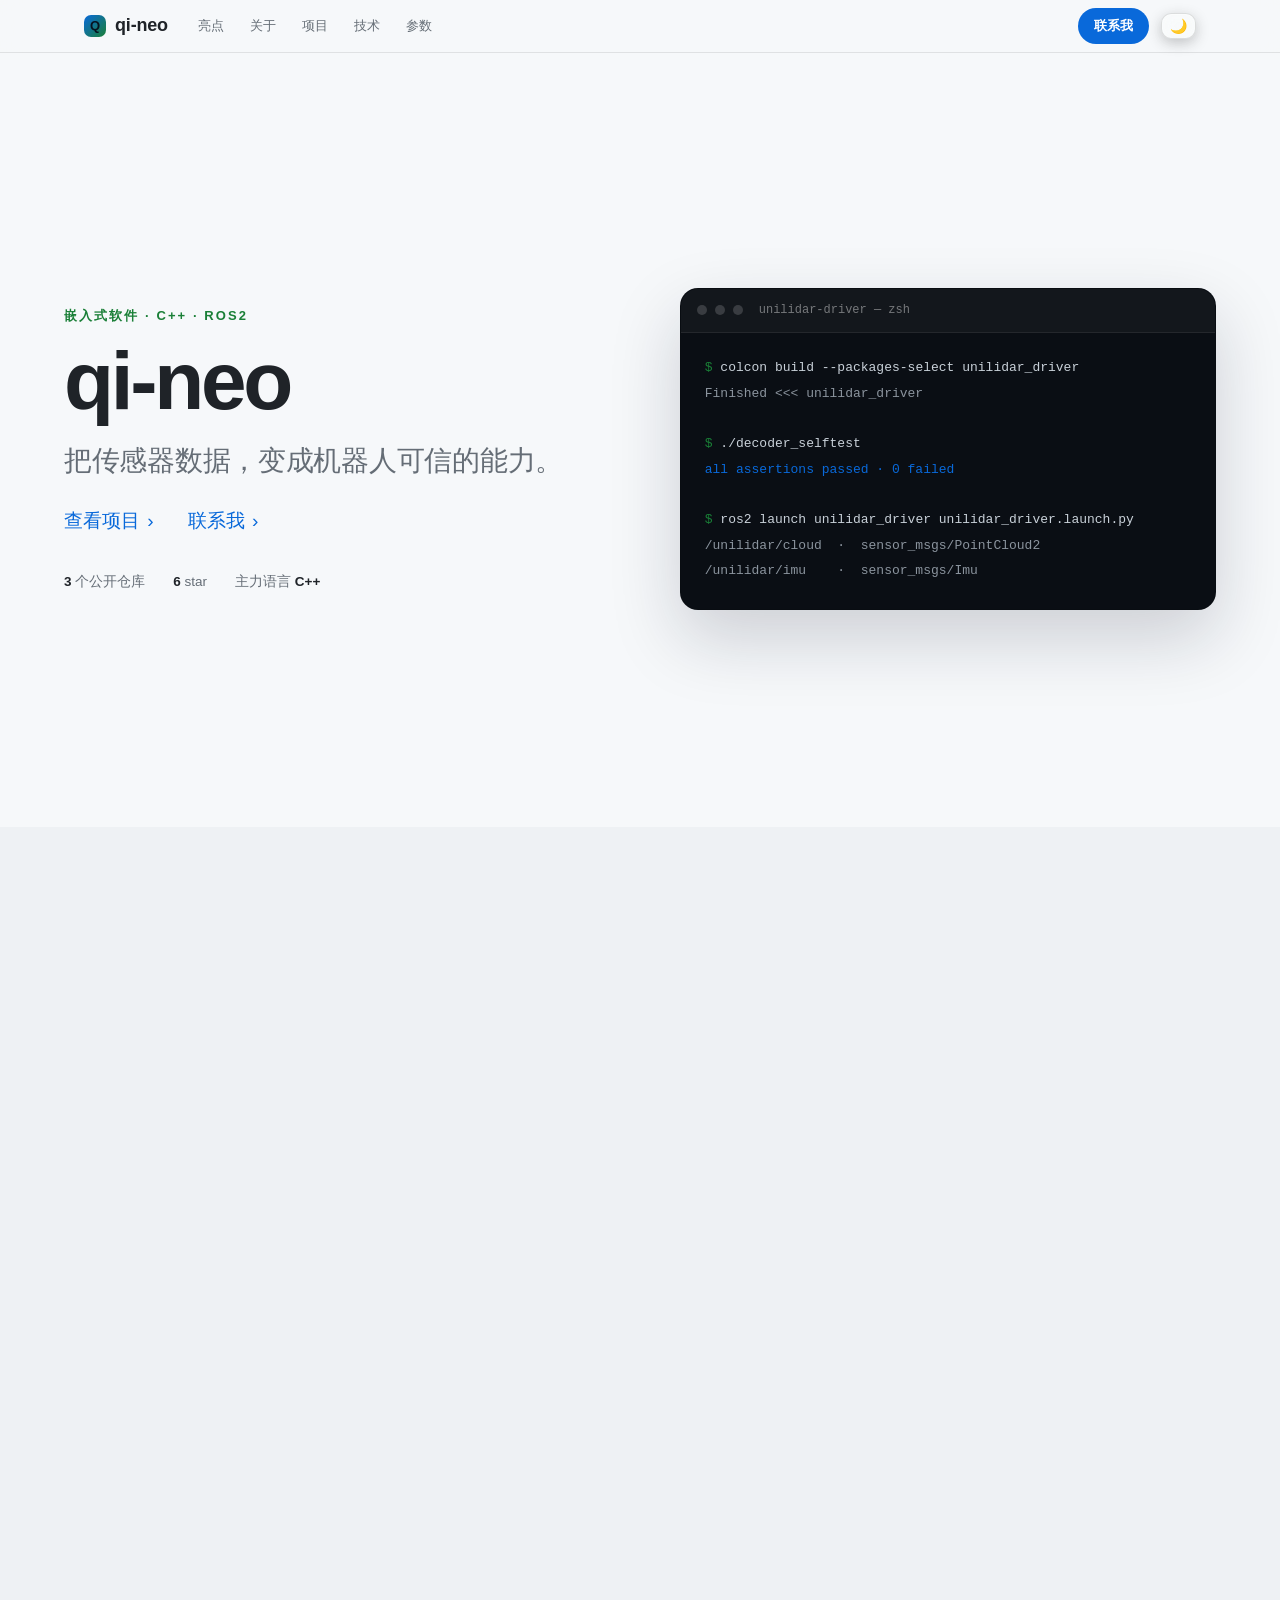
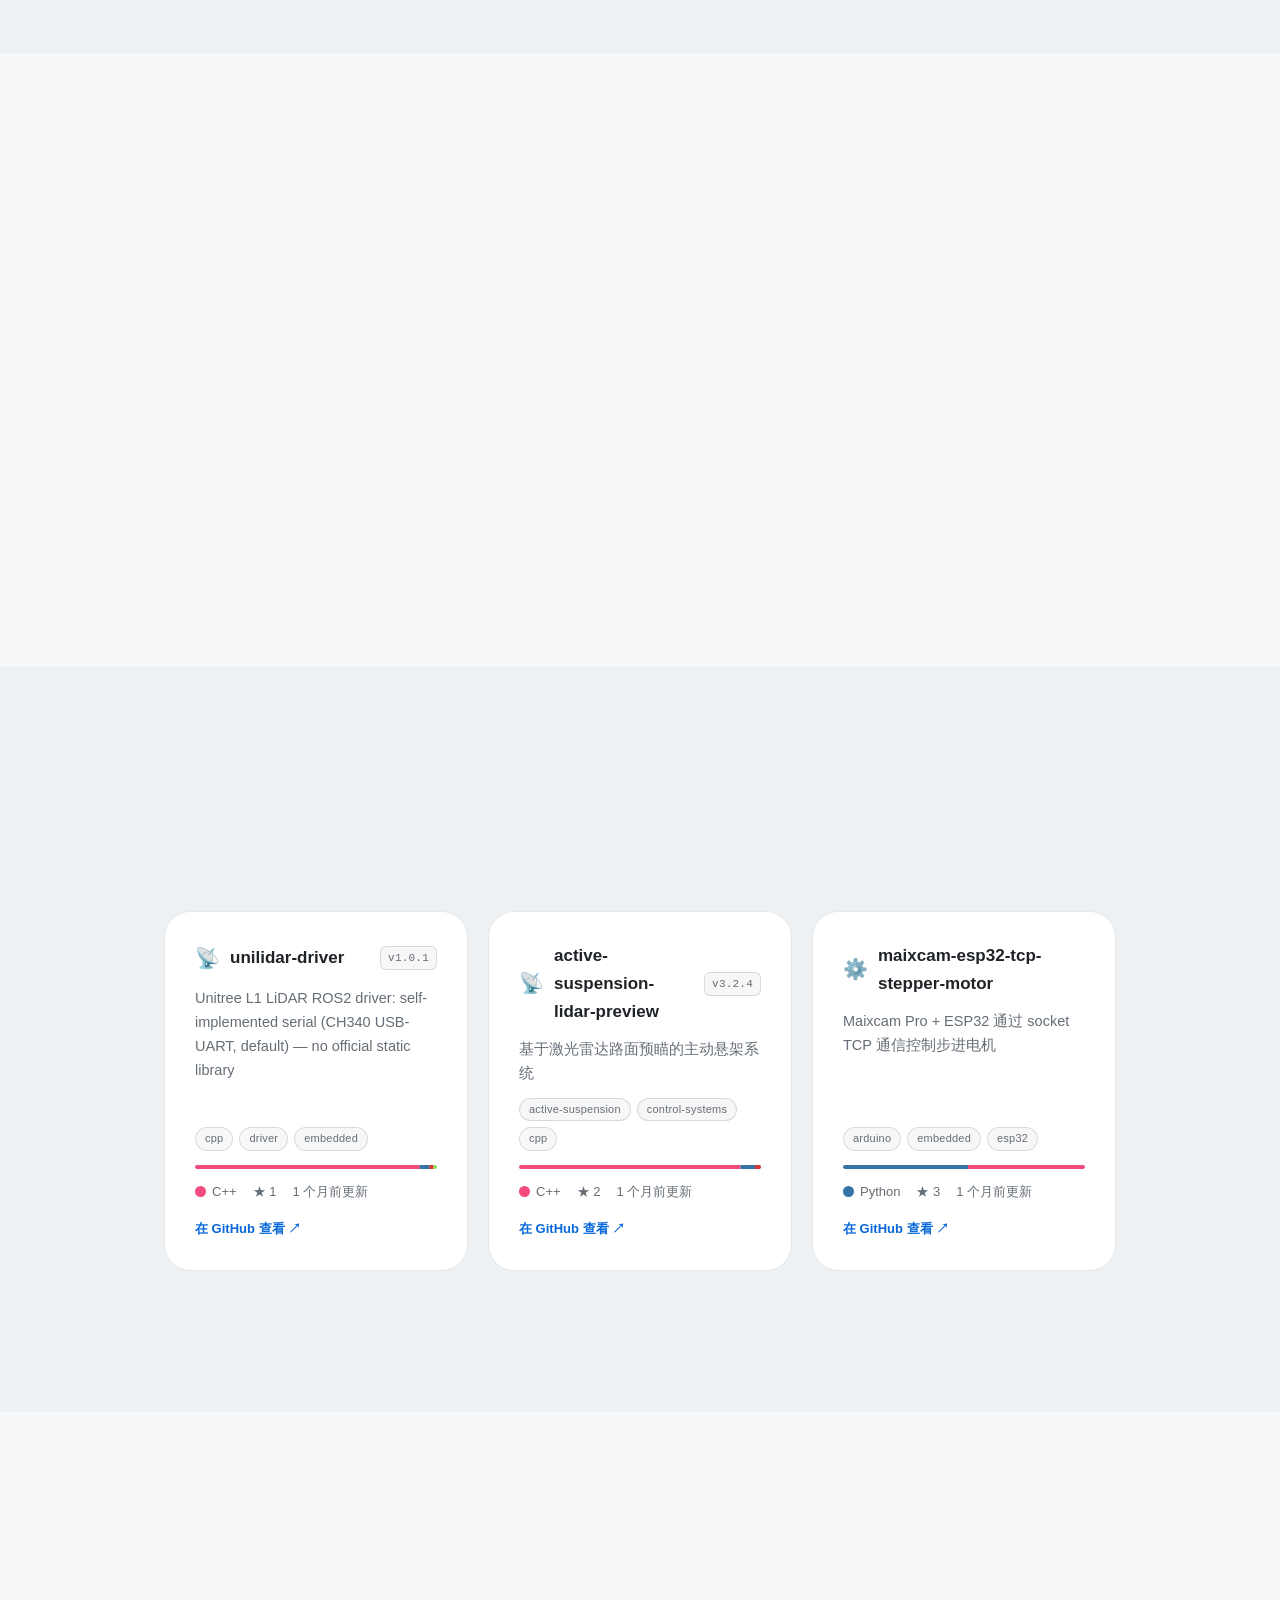
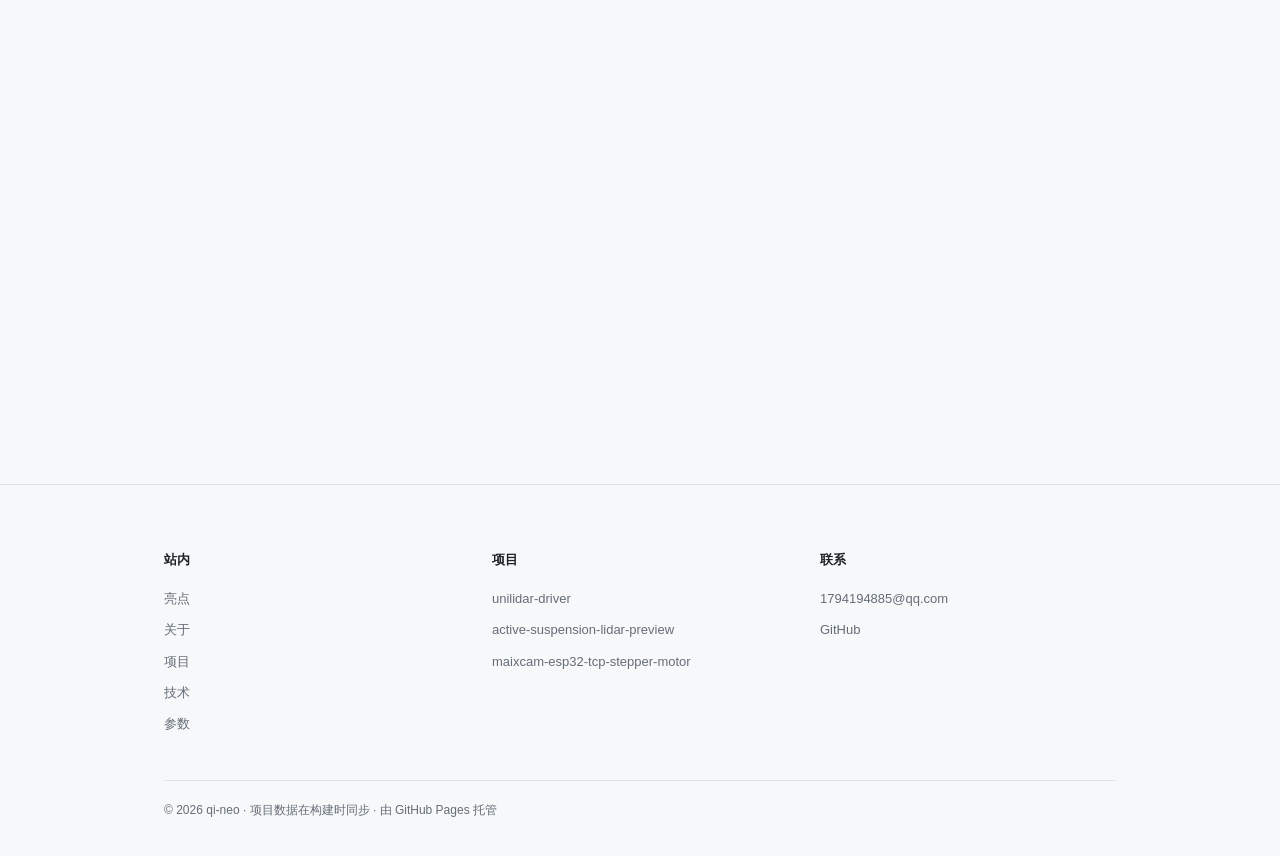
==== index.html @ 270ea098 "fix(P0): 移除与仓库 CI 不一致的 63/135 项断言硬编码" ====
<!DOCTYPE html>
<html lang="zh-CN" data-theme="dark" class="no-js">
<head>
  <meta charset="UTF-8" />
  <meta name="viewport" content="width=device-width, initial-scale=1.0" />

  <!-- 安全策略：无第三方脚本；内联脚本用 sha256 白名单放行（构建脚本自动生成 hash） -->
  <meta http-equiv="Content-Security-Policy" content="default-src 'self'; base-uri 'self'; form-action 'none'; object-src 'none'; script-src 'self' 'sha256-zGc6Hdnm4dCxcXhmq+N/Z4ntZqnSETq8jA7tEyUPyf4=' 'sha256-cf//sC6BXQjlo0ifty4vtFqnFvcjYjM+qZ/bFruzSr8='; style-src 'self'; img-src 'self' data:; connect-src 'self'" />

  <!-- 首屏主题：必须在样式表之前执行，避免浅色系统用户先看到暗色再闪一下 -->
  <script id="theme-init">
  (function () {
    try {
      var root = document.documentElement;
      root.className = root.className.replace(/\bno-js\b/, "").trim();
      var saved = localStorage.getItem("theme");
      var light = window.matchMedia && window.matchMedia("(prefers-color-scheme: light)").matches;
      root.setAttribute("data-theme", saved || (light ? "light" : "dark"));
    } catch (e) {}
  })();
  </script>

  <title>qi-neo · 嵌入式软件 / C++ / ROS2</title>
  <meta name="description" content="qi-neo（王瑛琦）· 嵌入式软件与 C++ / ROS2 学生开发者，专注激光雷达驱动、控制算法与边缘部署。这里收录我的开源项目与作品。" />
  <meta name="author" content="qi-neo" />
  <link rel="canonical" href="https://qi-neo.github.io/" />

  <!-- 社交分享卡片（微信 / X / Slack / Telegram 等） -->
  <meta property="og:type" content="website" />
  <meta property="og:site_name" content="qi-neo" />
  <meta property="og:url" content="https://qi-neo.github.io/" />
  <meta property="og:title" content="qi-neo · 嵌入式软件 / C++ / ROS2" />
  <meta property="og:description" content="激光雷达驱动、主动悬架、边缘部署 —— 来自 qi-neo 的开源项目与作品。" />
  <meta property="og:image" content="https://qi-neo.github.io/assets/og-cover.png" />
  <meta property="og:image:width" content="1200" />
  <meta property="og:image:height" content="630" />
  <meta property="og:image:alt" content="qi-neo 个人主页封面" />
  <meta property="og:locale" content="zh_CN" />
  <meta name="twitter:card" content="summary_large_image" />
  <meta name="twitter:title" content="qi-neo · 嵌入式软件 / C++ / ROS2" />
  <meta name="twitter:description" content="激光雷达驱动、主动悬架、边缘部署 —— 开源项目与作品。" />
  <meta name="twitter:image" content="https://qi-neo.github.io/assets/og-cover.png" />

  <!-- 移动端浏览器配色、图标、PWA -->
  <meta name="theme-color" content="#0d1117" media="(prefers-color-scheme: dark)" />
  <meta name="theme-color" content="#f6f8fa" media="(prefers-color-scheme: light)" />
  <link rel="icon" href="/favicon.ico" sizes="any" />
  <link rel="icon" type="image/png" sizes="32x32" href="/assets/favicon-32.png" />
  <link rel="apple-touch-icon" href="/assets/apple-touch-icon.png" />
  <link rel="manifest" href="/manifest.json" />

  <link rel="stylesheet" href="/assets/style.css?v=fce97f04" />

  <!-- 结构化数据：告诉搜索引擎这是一个人 -->
  <script type="application/ld+json">
  {
    "@context": "https://schema.org",
    "@type": "Person",
    "name": "qi-neo",
    "alternateName": "王瑛琦",
    "url": "https://qi-neo.github.io/",
    "image": "https://qi-neo.github.io/assets/og-cover.png",
    "jobTitle": "嵌入式软件工程师",
    "description": "嵌入式软件与 C++ / ROS2 学生开发者，专注激光雷达驱动、控制算法与边缘部署。",
    "knowsAbout": ["C++", "ROS2", "嵌入式系统", "激光雷达", "边缘计算", "Qt"],
    "sameAs": ["https://github.com/qi-neo"]
  }
  </script>
</head>
<body class="apple-page">
  <a class="skip-link" href="#main">跳到主要内容</a>

  <!-- 吸顶本地导航（对应 Apple 的 localnav） -->
  <header class="localnav" id="localnav">
    <div class="localnav-inner">
      <a class="localnav-title" href="#top">
        <span class="localnav-mark" aria-hidden="true">Q</span>
        <span>qi-neo</span>
      </a>
      <nav class="localnav-links" aria-label="页面导航">
        <a href="#highlights">亮点</a>
        <a href="#about">关于</a>
        <a href="#projects">项目</a>
        <a href="#tech">技术</a>
        <a href="#specs">参数</a>
      </nav>
      <div class="localnav-end">
        <a class="localnav-cta" href="#contact">联系我</a>
        <button id="theme-toggle" class="theme-toggle localnav-theme" type="button"
                aria-label="切换到浅色主题" aria-pressed="true"
                title="切换深色 / 浅色">
          <span class="icon-dark" aria-hidden="true">☀️</span>
          <span class="icon-light" aria-hidden="true">🌙</span>
        </button>
      </div>
    </div>
  </header>

  <main id="main">
    <!-- Hero -->
    <section class="ap-hero" id="top">
      <div class="ap-hero-grid">
        <div class="ap-hero-copy" data-reveal>
          <p class="ap-eyebrow">嵌入式软件 · C++ · ROS2</p>
          <h1 class="ap-title">qi-neo</h1>
          <p class="ap-sub">把传感器数据，变成机器人可信的能力。</p>
          <p class="ap-links">
            <a class="ap-link" href="#projects">查看项目 <span aria-hidden="true">›</span></a>
            <a class="ap-link" href="#contact">联系我 <span aria-hidden="true">›</span></a>
          </p>
          <p class="ap-hero-meta">
            <span><strong data-stat="repos">3</strong> 个公开仓库</span>
            <span><strong data-stat="stars">6</strong> star</span>
            <span>主力语言 <strong data-stat="lang">C++</strong></span>
          </p>
        </div>

        <figure class="term" data-reveal aria-label="unilidar-driver 的构建与自检命令示例">
          <div class="term-bar" aria-hidden="true">
            <span class="term-dot"></span>
            <span class="term-dot"></span>
            <span class="term-dot"></span>
            <span class="term-title">unilidar-driver — zsh</span>
          </div>
          <pre class="term-body"><code><span class="t-prompt">$</span> colcon build --packages-select unilidar_driver
<span class="t-out">Finished &lt;&lt;&lt; unilidar_driver</span>

<span class="t-prompt">$</span> ./decoder_selftest
<span class="t-ok">all assertions passed · 0 failed</span>

<span class="t-prompt">$</span> ros2 launch unilidar_driver unilidar_driver.launch.py
<span class="t-out">/unilidar/cloud  ·  sensor_msgs/PointCloud2</span>
<span class="t-out">/unilidar/imu    ·  sensor_msgs/Imu</span></code></pre>
        </figure>
      </div>
    </section>

    <!-- 先刷重点：横向图库 -->
    <section class="ap-band ap-band--soft" id="highlights" aria-labelledby="h-highlights">
      <div class="ap-wrap">
        <p class="ap-eyebrow" data-reveal>先刷重点</p>
        <h2 class="ap-h2" id="h-highlights" data-reveal>四个值得先看的点</h2>
      </div>

      <div class="gallery" data-carousel data-reveal>
        <div class="carousel gallery-track" role="group" aria-label="重点亮点，可左右滑动">
          <article class="gallery-card">
            <p class="gallery-kicker">开源项目</p>
            <h3>三个方向，同一套 C++ 与 ROS2 底子</h3>
            <p>激光雷达驱动、主动悬架预瞄、MaixCam + ESP32 的 TCP 控制，从传感器到执行器各走一遍。</p>
          </article>
          <article class="gallery-card">
            <p class="gallery-kicker">协议解析</p>
            <h3>不链接官方静态库</h3>
            <p>Unitree L1 的 UDP 报文由驱动自己解：帧尾标识 + CRC32 定界，点云几何还原全部重写。</p>
          </article>
          <article class="gallery-card">
            <p class="gallery-kicker">可验证性</p>
            <h3>离线自检，不接硬件也能跑</h3>
            <p>协议核心与 ROS 解耦，离线自检 + 变异测试；接上真实雷达先用探针确认真实包长。</p>
          </article>
          <article class="gallery-card">
            <p class="gallery-kicker">接口</p>
            <h3>两路标准话题，可直接顶替官方节点</h3>
            <p><code>sensor_msgs/PointCloud2</code> 与 <code>sensor_msgs/Imu</code>，QoS 与 RViz 等常见下游对齐。</p>
          </article>
        </div>

        <div class="gallery-controls">
          <div class="carousel-dots" role="tablist" aria-label="亮点导航"></div>
          <div class="gallery-arrows">
            <button class="carousel-arrow" type="button" data-prev aria-label="上一张">←</button>
            <button class="carousel-arrow" type="button" data-next aria-label="下一张">→</button>
          </div>
        </div>
      </div>
    </section>

    <!-- 关于 -->
    <section class="ap-band" id="about" aria-labelledby="h-about">
      <div class="ap-wrap">
        <p class="ap-eyebrow" data-reveal>关于</p>
        <h2 class="ap-h2" id="h-about" data-reveal>专注控制与嵌入式</h2>
        <div class="ap-copy" data-reveal>
          <p>
            我是一名专注于<strong>控制与嵌入式</strong>方向的学生开发者。日常用 <strong>C++</strong> 写驱动与控制，
            用 <strong>ROS2</strong> 搭机器人系统，也在折腾激光雷达、边缘 AI 部署这类硬核活儿。
          </p>
          <p>
            这个站点收录我的 <a href="https://github.com/qi-neo" target="_blank" rel="noopener">GitHub 开源项目</a>，
            项目列表在构建时自动同步。后续还会逐步补充简历、博客和作品集。
          </p>
        </div>
        <ul class="ap-tags" data-reveal>
          <li>C++</li>
          <li>ROS2</li>
          <li>嵌入式</li>
          <li>激光雷达</li>
          <li>边缘部署</li>
          <li>Qt</li>
        </ul>
      </div>
    </section>

    <!-- 项目 -->
    <section class="ap-band ap-band--soft" id="projects" aria-labelledby="h-projects">
      <div class="ap-wrap">
        <div class="ap-head" data-reveal>
          <div>
            <p class="ap-eyebrow">作品</p>
            <h2 class="ap-h2" id="h-projects">开源项目</h2>
          </div>
          <span id="projects-status" class="ap-status" aria-live="polite" aria-atomic="true">构建时快照 · 共 3 个项目</span>
        </div>

        <div id="projects-grid" class="projects-grid">
          <!-- REPOS:START —— 由 scripts/build.py 自动生成，请勿手改 -->
        <article class="card">
          <div class="card-top">
            <span class="card-icon" aria-hidden="true">📡</span>
            <a class="card-name" href="https://github.com/qi-neo/unilidar-driver" target="_blank" rel="noopener">unilidar-driver</a>
            <span class="card-version">v1.0.1</span>
          </div>
          <p class="card-desc">Unitree L1 LiDAR ROS2 driver: self-implemented serial (CH340 USB-UART, default) — no official static library</p>
          <div class="card-chips"><span class="chip">cpp</span><span class="chip">driver</span><span class="chip">embedded</span></div>
          <svg class="card-langbar" viewBox="0 0 100 4" preserveAspectRatio="none" aria-hidden="true" focusable="false"><rect x="0.00" y="0" width="92.91" height="4" fill="#f34b7d"/><rect x="92.91" y="0" width="3.90" height="4" fill="#3572A5"/><rect x="96.81" y="0" width="1.74" height="4" fill="#DA3434"/><rect x="98.55" y="0" width="1.45" height="4" fill="#89e051"/></svg>
          <div class="card-meta">
            <span class="lang"><span class="lang-dot lang-cpp" aria-hidden="true"></span>C++</span>
            <span class="card-stars">★ 1</span>
            <span>2026-10-28 更新</span>
          </div>
          <div class="card-foot">
            <a class="card-link" href="https://github.com/qi-neo/unilidar-driver" target="_blank" rel="noopener">在 GitHub 查看 ↗</a>
          </div>
        </article>
        <article class="card">
          <div class="card-top">
            <span class="card-icon" aria-hidden="true">📡</span>
            <a class="card-name" href="https://github.com/qi-neo/active-suspension-lidar-preview" target="_blank" rel="noopener">active-suspension-lidar-preview</a>
            <span class="card-version">v3.2.4</span>
          </div>
          <p class="card-desc">基于激光雷达路面预瞄的主动悬架系统</p>
          <div class="card-chips"><span class="chip">active-suspension</span><span class="chip">control-systems</span><span class="chip">cpp</span></div>
          <svg class="card-langbar" viewBox="0 0 100 4" preserveAspectRatio="none" aria-hidden="true" focusable="false"><rect x="0.00" y="0" width="91.56" height="4" fill="#f34b7d"/><rect x="91.56" y="0" width="5.98" height="4" fill="#3572A5"/><rect x="97.54" y="0" width="2.46" height="4" fill="#DA3434"/></svg>
          <div class="card-meta">
            <span class="lang"><span class="lang-dot lang-cpp" aria-hidden="true"></span>C++</span>
            <span class="card-stars">★ 2</span>
            <span>2026-10-26 更新</span>
          </div>
          <div class="card-foot">
            <a class="card-link" href="https://github.com/qi-neo/active-suspension-lidar-preview" target="_blank" rel="noopener">在 GitHub 查看 ↗</a>
          </div>
        </article>
        <article class="card">
          <div class="card-top">
            <span class="card-icon" aria-hidden="true">⚙️</span>
            <a class="card-name" href="https://github.com/qi-neo/maixcam-esp32-tcp-stepper-motor" target="_blank" rel="noopener">maixcam-esp32-tcp-stepper-motor</a>
          </div>
          <p class="card-desc">Maixcam Pro + ESP32 通过 socket TCP 通信控制步进电机</p>
          <div class="card-chips"><span class="chip">arduino</span><span class="chip">embedded</span><span class="chip">esp32</span></div>
          <svg class="card-langbar" viewBox="0 0 100 4" preserveAspectRatio="none" aria-hidden="true" focusable="false"><rect x="0.00" y="0" width="51.65" height="4" fill="#3572A5"/><rect x="51.65" y="0" width="48.35" height="4" fill="#f34b7d"/></svg>
          <div class="card-meta">
            <span class="lang"><span class="lang-dot lang-python" aria-hidden="true"></span>Python</span>
            <span class="card-stars">★ 3</span>
            <span>2026-10-23 更新</span>
          </div>
          <div class="card-foot">
            <a class="card-link" href="https://github.com/qi-neo/maixcam-esp32-tcp-stepper-motor" target="_blank" rel="noopener">在 GitHub 查看 ↗</a>
          </div>
        </article>
          <!-- REPOS:END -->
        </div>
      </div>
    </section>

    <!-- 技术亮点 -->
    <section class="ap-band" id="tech" aria-labelledby="h-tech">
      <div class="ap-wrap">
        <p class="ap-eyebrow" data-reveal>精选项目 · unilidar-driver</p>
        <h2 class="ap-h2" id="h-tech" data-reveal>把字节流变成可信的激光点云</h2>
        <p class="ap-copy ap-copy--lead" data-reveal>
          Unitree L1 激光雷达的 ROS2 驱动：自己解析 UDP 报文，输出标准
          <code>sensor_msgs/PointCloud2</code> 与 <code>Imu</code> 话题，不链接官方静态库。
        </p>

        <div class="stat-strip" data-reveal>
          <div class="stat-cell"><div class="k">协议解析</div><div class="v">自实现</div></div>
          <div class="stat-cell"><div class="k">帧定界</div><div class="v">CRC32</div></div>
          <div class="stat-cell"><div class="k">离线自检</div><div class="v">项数见 CI</div></div>
          <div class="stat-cell"><div class="k">输出话题</div><div class="v">2 路</div></div>
        </div>

        <div class="carousel-wrap" data-carousel data-reveal>
          <div class="carousel" role="group" aria-label="技术难点卡片，可左右滑动">
            <article class="hl-card">
              <span class="hl-num" aria-hidden="true">01</span>
              <h3>官方给的包长不可信，改用「帧尾 + CRC32」定界</h3>
              <p>
                官方协议头文件里的字节数注释和它自己的字段定义对不上：3D 点云注释写 1036 B、按字段实算 1044 B；
                IMU 注释写 156 B、实算 80 B。所以驱动<strong>不拿整包长度当判据</strong>，
                只用帧尾标识加 CRC32 定界——随机数据恰好对齐的概率约 2⁻³²，足够可靠。
              </p>
            </article>

            <article class="hl-card">
              <span class="hl-num" aria-hidden="true">02</span>
              <h3>IMU 四元数顺序官方自相矛盾，做成可配置项</h3>
              <p>
                固件没有公开文档约定 <code>quaternion[4]</code> 的排列，而官方 ROS2 包自身就是矛盾的：
                Imu 消息按 <code>x,y,z,w</code> 填，TF 广播却按 <code>w,x,y,z</code> 填。填错会让姿态整体错乱。
                本驱动做成参数 <code>quaternion_order</code>，静止水平放置时正确顺序下 w 应接近 ±1。
              </p>
            </article>

            <article class="hl-card">
              <span class="hl-num" aria-hidden="true">03</span>
              <h3>协议核心与 ROS 解耦，不接硬件也能验证</h3>
              <p>
                解析逻辑不依赖 ROS，配有离线自检（<code>decoder_selftest</code>，项数以仓库 CI 为准）并做过变异测试；
                另有 <code>udp_probe</code> 探针，接上真实雷达 5 分钟内就能确认真实包长与 CRC 行为。
                CI 跑双编译器 × sanitizer + UDP 回环集成测试。
              </p>
            </article>

            <article class="hl-card">
              <span class="hl-num" aria-hidden="true">04</span>
              <h3>「明明在发却收不到」：QoS 与下游对齐</h3>
              <p>
                ROS2 默认 QoS 与 <code>SensorDataQoS</code> 不兼容时，下游订阅者会静默收不到数据。
                驱动统一使用 <code>SensorDataQoS</code>，与 RViz、点云处理节点等常见下游保持一致。
              </p>
            </article>
          </div>

          <div class="carousel-controls">
            <div class="carousel-dots" role="tablist" aria-label="难点卡片导航"></div>
            <div class="gallery-arrows">
              <button class="carousel-arrow" type="button" data-prev aria-label="上一张">←</button>
              <button class="carousel-arrow" type="button" data-next aria-label="下一张">→</button>
            </div>
          </div>
        </div>
      </div>
    </section>

    <!-- 参数 -->
    <section class="ap-band ap-band--soft" id="specs" aria-labelledby="h-specs">
      <div class="ap-wrap">
        <p class="ap-eyebrow" data-reveal>技术规格</p>
        <h2 class="ap-h2" id="h-specs" data-reveal>unilidar-driver 参数</h2>
        <div class="ap-spec" data-reveal>
          <dl class="spec-list">
            <div class="spec-row"><dt>点云话题</dt><dd><code>/unilidar/cloud</code> · <code>sensor_msgs/PointCloud2</code>（x, y, z, intensity）</dd></div>
            <div class="spec-row"><dt>IMU 话题</dt><dd><code>/unilidar/imu</code> · <code>sensor_msgs/Imu</code></dd></div>
            <div class="spec-row"><dt>帧定界</dt><dd>帧尾标识 + CRC32，不依赖整包长度</dd></div>
            <div class="spec-row"><dt>离线自检</dt><dd>项数以仓库 CI 为准，含变异测试</dd></div>
          </dl>
        </div>
      </div>
    </section>

    <!-- 联系 -->
    <section class="ap-band ap-contact" id="contact" aria-labelledby="h-contact">
      <div class="ap-wrap ap-wrap--center">
        <p class="ap-eyebrow" data-reveal>联系</p>
        <h2 class="ap-h2" id="h-contact" data-reveal>聊聊合作</h2>
        <p class="ap-copy ap-copy--center" data-reveal>
          对激光雷达驱动、ROS2 传感器接入、嵌入式控制方向感兴趣，或者想聊聊合作机会，欢迎直接发邮件。
        </p>
        <a class="ap-mail" href="mailto:1794194885@qq.com" data-reveal>1794194885@qq.com</a>
        <p class="ap-links ap-links--center" data-reveal>
          <a class="ap-link" href="https://github.com/qi-neo" target="_blank" rel="noopener">GitHub <span aria-hidden="true">›</span></a>
          <a class="ap-link" href="https://github.com/qi-neo/unilidar-driver/blob/main/docs/driver-design.md" target="_blank" rel="noopener">驱动设计文档 <span aria-hidden="true">›</span></a>
        </p>
      </div>
    </section>
  </main>

  <footer class="ap-footer">
    <div class="ap-footer-inner">
      <div class="ap-footer-cols">
        <div class="ap-footer-col">
          <h3>站内</h3>
          <a href="#highlights">亮点</a>
          <a href="#about">关于</a>
          <a href="#projects">项目</a>
          <a href="#tech">技术</a>
          <a href="#specs">参数</a>
        </div>
        <div class="ap-footer-col">
          <h3>项目</h3>
          <a href="https://github.com/qi-neo/unilidar-driver" target="_blank" rel="noopener">unilidar-driver</a>
          <a href="https://github.com/qi-neo/active-suspension-lidar-preview" target="_blank" rel="noopener">active-suspension-lidar-preview</a>
          <a href="https://github.com/qi-neo/maixcam-esp32-tcp-stepper-motor" target="_blank" rel="noopener">maixcam-esp32-tcp-stepper-motor</a>
        </div>
        <div class="ap-footer-col">
          <h3>联系</h3>
          <a href="mailto:1794194885@qq.com">1794194885@qq.com</a>
          <a href="https://github.com/qi-neo" target="_blank" rel="noopener">GitHub</a>
        </div>
      </div>
      <p class="ap-footer-legal">© <span id="year">2026</span> qi-neo · 项目数据在构建时同步 · 由 GitHub Pages 托管</p>
    </div>
  </footer>

  <script src="/assets/app.js?v=194438fe" defer></script>
</body>
</html>
---- assets/style.css ----
:root {
  --bg: #0d1117;
  --bg-soft: #161b22;
  --bg-card: rgba(22, 27, 34, 0.55);
  --border: #30363d;
  --text: #e6edf3;
  --text-dim: #9da7b3;
  --accent: #58a6ff;
  --accent-2: #7ee787;
  --shadow: 0 8px 30px rgba(0, 0, 0, 0.4);
  --radius: 16px;
  --maxw: 1080px;
  --gx: 50%;
  --gy: 50%;
  color-scheme: dark;
}

[data-theme="light"] {
  --bg: #f6f8fa;
  --bg-soft: #ffffff;
  --bg-card: rgba(255, 255, 255, 0.55);
  --border: #d8dee4;
  --text: #1f2328;
  --text-dim: #656d76;
  --accent: #0969da;
  --accent-2: #1a7f37;
  --shadow: 0 8px 30px rgba(140, 149, 159, 0.25);
  color-scheme: light;
}

* { box-sizing: border-box; margin: 0; padding: 0; }

html { scroll-behavior: smooth; }

body {
  font-family: -apple-system, BlinkMacSystemFont, "Segoe UI", "PingFang SC",
    "Hiragino Sans GB", "Microsoft YaHei", Roboto, Helvetica, Arial, sans-serif;
  background: radial-gradient(1200px 600px at 80% -10%, rgba(88, 166, 255, 0.12), transparent 60%),
    radial-gradient(900px 500px at -10% 10%, rgba(126, 231, 135, 0.08), transparent 55%),
    var(--bg);
  color: var(--text);
  line-height: 1.65;
  min-height: 100vh;
  overflow-x: hidden;
  transition: background 0.3s ease, color 0.3s ease;
}

a { color: var(--accent); text-decoration: none; }
a:hover { text-decoration: underline; }

/* ---------- 可访问性：键盘焦点与跳转链接 ---------- */
.skip-link {
  position: absolute;
  left: -9999px;
  top: 0;
  z-index: 100;
  padding: 10px 16px;
  border-radius: 0 0 12px 0;
  background: var(--accent);
  color: #fff;
  font-weight: 600;
  font-size: 14px;
}
.skip-link:focus { left: 0; text-decoration: none; }

:focus-visible { outline: 2px solid var(--accent); outline-offset: 3px; border-radius: 8px; }
.skip-link:focus-visible { outline-offset: 2px; }

/* ---------- Nav ---------- */
.nav {
  position: sticky;
  top: 0;
  z-index: 50;
  display: flex;
  align-items: center;
  gap: 16px;
  padding: 14px max(20px, 5vw);
  /* 先给不透明回退色：部分老内核（含旧版微信 WebView）不支持 color-mix，
     没有回退时这条 background 会整条失效，导航栏直接变透明 */
  background: var(--bg);
  background: color-mix(in srgb, var(--bg) 70%, transparent);
  backdrop-filter: blur(16px) saturate(180%);
  -webkit-backdrop-filter: blur(16px) saturate(180%);
  border-bottom: 1px solid var(--border);
  border-bottom: 1px solid color-mix(in srgb, var(--border) 60%, transparent);
}
.brand { display: flex; align-items: center; gap: 10px; font-weight: 700; color: var(--text); }
.brand:hover { text-decoration: none; }
.brand-mark {
  display: grid; place-items: center;
  width: 30px; height: 30px; border-radius: 9px;
  background: linear-gradient(135deg, var(--accent), var(--accent-2));
  color: #fff; font-weight: 800; font-size: 16px;
}
.brand-text { letter-spacing: 0.5px; }
.nav-links { margin-left: auto; display: flex; align-items: center; gap: 22px; font-size: 15px; }
.nav-links a { color: var(--text-dim); }
.nav-links a:hover { color: var(--text); text-decoration: none; }
.theme-toggle {
  cursor: pointer; color: var(--text); border-radius: 10px; padding: 6px 10px; font-size:16px;
  background: var(--bg-soft);
  background: color-mix(in srgb, var(--bg-soft) 30%, transparent);
  backdrop-filter: blur(16px) saturate(180%);
  -webkit-backdrop-filter: blur(16px) saturate(180%);
  border: 1px solid rgba(255, 255, 255, 0.28);
  box-shadow: inset 0 1px 0 rgba(255, 255, 255, 0.45), 0 4px 14px rgba(0, 0, 0, 0.22);
  transition: transform 0.15s ease, border-color 0.2s ease;
}
.theme-toggle:hover {
  transform: translateY(-1px); border-color: rgba(255, 255, 255, 0.55);
  box-shadow: inset 0 1px 0 rgba(255, 255, 255, 0.6),
    0 4px 14px rgba(0, 0, 0, 0.22),
    0 0 24px rgba(255, 255, 255, 0.3);
}
[data-theme="dark"] .icon-light { display: none; }
[data-theme="light"] .icon-dark { display: none; }

/* ---------- Hero ---------- */
.hero { padding: clamp(60px, 12vh, 130px) max(20px, 5vw) 40px; }
.hero-inner { max-width: var(--maxw); margin: 0 auto; }
.hero-eyebrow {
  color: var(--accent-2); font-weight: 600; letter-spacing: 1px;
  text-transform: uppercase; font-size: 13px; margin-bottom: 14px;
}
.hero-name { font-size: clamp(38px, 7vw, 64px); line-height: 1.1; font-weight: 800; }
.hero-tagline { margin-top: 18px; color: var(--text-dim); font-size: clamp(16px, 2.2vw, 20px); }
.hero-actions { margin-top: 30px; display: flex; gap: 14px; flex-wrap: wrap; }
.btn {
  position: relative; overflow: hidden;
  display: inline-block; padding: 12px 22px; border-radius: 14px;
  font-weight: 600; font-size: 15px; color: var(--text); cursor: pointer;
  background: var(--bg-soft);
  background: color-mix(in srgb, var(--bg-soft) 30%, transparent);
  backdrop-filter: blur(18px) saturate(180%);
  -webkit-backdrop-filter: blur(18px) saturate(180%);
  border: 1px solid rgba(255, 255, 255, 0.28);
  box-shadow: 0 6px 20px rgba(0, 0, 0, 0.25),
    inset 0 1px 0 rgba(255, 255, 255, 0.5),
    inset 0 -1px 0 rgba(255,255,255, 0.06);
  transition: transform 0.15s ease, box-shadow 0.2s ease, border-color 0.2s ease;
}
.btn::before {
  content: ""; position: absolute; inset: 0; border-radius: inherit;
  background: linear-gradient(180deg, rgba(255, 255, 255, 0.35), rgba(255, 255, 255, 0.04) 45%, transparent 62%);
  pointer-events: none;
}
.btn:hover {
  text-decoration: none; transform: translateY(-2px); border-color: rgba(255, 255, 255, 0.55);
  box-shadow: 0 10px 30px rgba(0, 0, 0, 0.3),
    inset 0 1px 0 rgba(255, 255, 255, 0.6),
    inset 0 -1px 0 rgba(255, 255, 255, 0.06),
    0 0 26px rgba(255, 255, 255, 0.3);
}
.btn-primary {
  background: linear-gradient(135deg, rgba(88, 166, 255, 0.42), rgba(126, 231, 135, 0.28));
  color: #fff;
}
.btn-ghost { color: var(--text); }
.hero-stats {
  margin-top: 46px; list-style: none; display: flex; gap: 38px; flex-wrap: wrap;
}
.hero-stats li { display: flex; flex-direction: column; }
.hero-stats strong { font-size: 30px; font-weight: 800; color: var(--text); }
.hero-stats span { color: var(--text-dim); font-size: 13px; }

/* ---------- Sections ---------- */
.section { max-width: var(--maxw); margin: 0 auto; padding: 50px max(20px, 5vw); }
.section-title { font-size: 26px; font-weight: 700; margin-bottom: 22px; position: relative; padding-left: 14px; }
.section-title::before {
  content: ""; position: absolute; left: 0; top: 4px; bottom: 4px; width: 4px;
  border-radius: 4px; background: linear-gradient(var(--accent), var(--accent-2));
}
.section-head { display: flex; align-items: baseline; justify-content: space-between; gap: 12px; flex-wrap: wrap; }
.projects-status { color: var(--text-dim); font-size: 13px; }

/* ---------- 跟随鼠标的光感（「关于我」卡片 + 项目卡片共用） ----------
   --mx / --my 是鼠标在卡片内的坐标，--glow 是 0~1 的强度（都由 app.js 写入）。
   内层柔光做成 background-image，避免伪元素盖住文字；
   边框聚光用 ::before + mask，只让最外 2px 显影。 */
.about-card,
.card {
  position: relative;
  --mx: 50%;
  --my: 50%;
  --glow: 0;
  background-color: var(--bg-card);
  background-image: radial-gradient(
    320px circle at var(--mx) var(--my),
    rgb(88 166 255 / calc(0.34 * var(--glow))),
    rgb(126 231 135 / calc(0.14 * var(--glow))) 46%,
    transparent 74%
  );
}

.about-card {
  border: 1px solid var(--border); border-radius: var(--radius);
  padding: 28px; backdrop-filter: blur(18px) saturate(160%);
  -webkit-backdrop-filter: blur(18px) saturate(160%);
  box-shadow: var(--shadow),
    0 0 calc(36px * var(--glow)) rgb(255 255 255 / calc(0.36 * var(--glow))),
    inset 0 1px 0 rgb(255 255 255 / calc(0.06 + 0.12 * var(--glow)));
  transition: border-color 0.25s ease, box-shadow 0.3s ease;
}
.about-card:hover { border-color: rgba(255, 255, 255, 0.34); }
.about-card p { color: var(--text-dim); margin-bottom: 14px; }
.about-card strong { color: var(--text); }
.tags { display: flex; flex-wrap: wrap; gap: 10px; margin-top: 18px; }
.tag {
  font-size: 13px; padding: 6px 13px; border-radius: 999px;
  border: 1px solid var(--border); color: var(--text-dim); background: var(--bg-soft);
}

/* ---------- Projects ---------- */
.projects-grid {
  display: grid; gap: 20px;
  grid-template-columns: repeat(auto-fill, minmax(300px, 1fr));
}
.card {
  display: flex; flex-direction: column; gap: 12px;
  border: 1px solid var(--border); border-radius: var(--radius);
  padding: 22px; backdrop-filter: blur(16px) saturate(170%);
  -webkit-backdrop-filter: blur(16px) saturate(170%);
  box-shadow: var(--shadow),
    inset 0 1px 0 rgba(255, 255, 255, 0.08),
    0 0 calc(36px * var(--glow)) rgb(255 255 255 / calc(0.40 * var(--glow)));
  transition: transform 0.18s ease, border-color 0.2s ease, box-shadow 0.3s ease;
}
/* 卡片边缘聚光（鼠标靠近卡片边缘被照亮） */
.about-card::before,
.card::before {
  content: "";
  position: absolute;
  inset: 0;
  border-radius: inherit;
  padding: 2px;
  background: radial-gradient(
    260px circle at var(--mx) var(--my),
    rgba(255, 255, 255, 1) 0%,
    rgba(255, 255, 255, 0.78) 40%,
    rgba(255, 255, 255, 0.22) 64%,
    transparent 78%
  );
  -webkit-mask: linear-gradient(#000 0 0) content-box, linear-gradient(#000 0 0);
  -webkit-mask-composite: xor;
  mask: linear-gradient(#000 0 0) content-box, linear-gradient(#000 0 0);
  mask-composite: exclude;
  opacity: var(--glow);
  transition: opacity 0.28s ease;
  pointer-events: none;
}
.card:hover { transform: translateY(-4px); }
.card-top { display: flex; align-items: center; gap: 10px; }
.card-icon { font-size: 20px; }
.card-name { font-size: 17px; font-weight: 700; color: var(--text); word-break: break-word; }
.card:hover .card-name { color: var(--accent); }
.card-desc { color: var(--text-dim); font-size: 14.5px; flex: 1; min-height: 44px; }
.card-meta { display: flex; align-items: center; gap: 16px; font-size: 13px; color: var(--text-dim); flex-wrap: wrap; }
.card-meta .lang { display: inline-flex; align-items: center; gap: 6px; }
.lang-dot { width: 11px; height: 11px; border-radius: 50%; display: inline-block; background: var(--text-dim); }
.card-foot { display: flex; align-items: center; justify-content: space-between; margin-top: 4px; }
.card-link { font-size: 13px; font-weight: 600; }

/* 语言圆点配色：静态卡片不能用内联 style（CSP 限制），统一走 class */
.lang-dot.lang-cpp { background: #f34b7d; }
.lang-dot.lang-c { background: #555555; }
.lang-dot.lang-csharp { background: #178600; }
.lang-dot.lang-python { background: #3572A5; }
.lang-dot.lang-js { background: #f1e05a; }
.lang-dot.lang-ts { background: #3178c6; }
.lang-dot.lang-shell { background: #89e051; }
.lang-dot.lang-cmake { background: #DA3434; }
.lang-dot.lang-html { background: #e34c26; }
.lang-dot.lang-rust { background: #dea584; }
.lang-dot.lang-go { background: #00ADD8; }
.lang-dot.lang-other { background: var(--text-dim); }

/* ---------- 苹果风格悬浮底边栏（Dock） ---------- */
.dock {
  position: fixed;
  left: 50%;
  bottom: 24px;
  transform: translateX(-50%);
  display: flex;
  align-items: flex-end;
  gap: 6px;
  padding: 10px 14px;
  background: var(--bg-soft);
  background: color-mix(in srgb, var(--bg-soft) 55%, transparent);
  backdrop-filter: blur(24px) saturate(200%);
  -webkit-backdrop-filter: blur(24px) saturate(200%);
  border: 1px solid var(--border);
  border: 1px solid color-mix(in srgb, var(--border) 70%, transparent);
  border-radius: 24px;
  box-shadow: 0 12px 40px rgba(0, 0, 0, 0.45),
    inset 0 1px 0 rgba(255, 255, 255, 0.15);
  z-index: 60;
  user-select: none;
  touch-action: none;
  will-change: transform;
}
.dock-item {
  position: relative;
  width: 48px;
  height: 48px;
  display: grid;
  place-items: center;
  font-size: 23px;
  border-radius: 15px;
  color: var(--text);
  text-decoration: none;
  transform-origin: bottom center;
  background: var(--bg-soft);
  background: color-mix(in srgb, var(--bg-soft) 25%, transparent);
  backdrop-filter: blur(14px) saturate(180%);
  -webkit-backdrop-filter: blur(14px) saturate(180%);
  border: 1px solid rgba(255, 255, 255, 0.22);
  box-shadow: inset 0 1px 0 rgba(255, 255, 255, 0.4), 0 3px 12px rgba(0, 0, 0, 0.2);
  transition: transform 0.16s ease, background 0.2s ease, border-color 0.2s ease, box-shadow 0.2s ease;
}
.dock-item::before {
  content: ""; position: absolute; inset: 0; border-radius: inherit;
  background: linear-gradient(180deg, rgba(255, 255, 255, 0.3), rgba(255, 255, 255, 0.03) 50%, transparent 64%);
  pointer-events: none;
}
.dock-item:hover {
  background: rgba(255, 255, 255, 0.16); border-color: rgba(255, 255, 255, 0.55);
  text-decoration: none;
  box-shadow: inset 0 1px 0 rgba(255, 255, 255, 0.5),
    0 3px 12px rgba(0, 0, 0, 0.2),
    0 0 22px rgba(255, 255, 255, 0.32);
}
.dock-item::after {
  content: attr(data-tip);
  position: absolute;
  top: -36px;
  left: 50%;
  transform: translateX(-50%) scale(0.8);
  background: var(--bg-soft);
  color: var(--text);
  font-size: 12px;
  padding: 4px 10px;
  border-radius: 9px;
  border: 1px solid var(--border);
  white-space: nowrap;
  opacity: 0;
  pointer-events: none;
  transition: opacity 0.2s ease, transform 0.2s ease;
}
.dock-item:hover::after { opacity: 1; transform: translateX(-50%) scale(1); }

/* ---------- Footer ---------- */
.footer {
  max-width: var(--maxw); margin: 60px auto 110px; padding: 30px max(20px, 5vw) 50px;
  border-top: 1px solid var(--border); color: var(--text-dim); font-size: 14px; text-align: center;
}
.footer-sub { font-size: 12px; opacity: 0.75; margin-top: 6px; }

/* ---------- 移动端 ---------- */
@media (max-width: 560px) {
  .nav-links { gap: 14px; font-size: 14px; }
  .hero-stats { gap: 24px; }
  .dock { bottom: 16px; padding: 8px 10px; gap: 4px; }
  .dock-item { width: 42px; height: 42px; font-size: 20px; }

  /* 移动端 GPU 预算有限：关掉毛玻璃，改用不透明底色，滚动会明显更顺 */
  .nav, .dock, .dock-item, .theme-toggle, .btn, .about-card, .card {
    backdrop-filter: none;
    -webkit-backdrop-filter: none;
  }
  .nav { background: var(--bg); }
  .dock { background: var(--bg-soft); }
  .dock-item { background: var(--bg-soft); }
  .theme-toggle, .btn, .about-card, .card { background: var(--bg-soft); }
}

/* ---------- 尊重系统的「减少动态效果」 ---------- */
@media (prefers-reduced-motion: reduce) {
  html { scroll-behavior: auto; }
  * { transition: none !important; animation: none !important; }
  .card:hover { transform: none; }
  .btn:hover { transform: none; }
  .theme-toggle:hover { transform: none; }
}

/* ---------- 浅色主题细节修正 ----------
   原样式大量使用 rgba(255,255,255,...) 描边和高光，那是为深色底设计的；
   放在浅色底上会「隐形」，主按钮的白字也会因为浅色渐变而对比度不足。 */
[data-theme="light"] .btn,
[data-theme="light"] .theme-toggle,
[data-theme="light"] .dock-item { border-color: rgba(0, 0, 0, 0.12); }

[data-theme="light"] .btn:hover,
[data-theme="light"] .theme-toggle:hover { border-color: rgba(0, 0, 0, 0.28); }

[data-theme="light"] .dock-item:hover {
  border-color: rgba(0, 0, 0, 0.24);
  background: rgba(0, 0, 0, 0.06);
}

[data-theme="light"] .about-card:hover {
  border-color: rgba(0, 0, 0, 0.22);
  box-shadow: var(--shadow), 0 0 26px rgba(0, 0, 0, 0.08);
}

/* 光感：白底上白光看不见，换成蓝色系 */
[data-theme="light"] .about-card,
[data-theme="light"] .card {
  background-image: radial-gradient(
    260px circle at var(--mx) var(--my),
    rgb(9 105 218 / calc(0.18 * var(--glow))),
    rgb(26 127 55 / calc(0.09 * var(--glow))) 45%,
    transparent 72%
  );
  box-shadow: var(--shadow),
    0 0 calc(36px * var(--glow)) rgb(9 105 218 / calc(0.26 * var(--glow)));
}

[data-theme="light"] .about-card::before,
[data-theme="light"] .card::before {
  background: radial-gradient(
    200px circle at var(--mx) var(--my),
    rgba(9, 105, 218, 0.9) 0%,
    rgba(9, 105, 218, 0.5) 38%,
    rgba(9, 105, 218, 0.12) 60%,
    transparent 74%
  );
}

/* 主按钮：白底上用实色渐变，保证白字对比度（WCAG AA） */
[data-theme="light"] .btn-primary {
  background: linear-gradient(135deg, #0969da, #1a7f37);
  border-color: rgba(0, 0, 0, 0.08);
  color: #fff;
}

[data-theme="light"] .btn-primary:hover { border-color: rgba(0, 0, 0, 0.2); }

[data-theme="light"] .dock {
  box-shadow: 0 12px 40px rgba(140, 149, 159, 0.35),
    inset 0 1px 0 rgba(255, 255, 255, 0.9);
}


/* ---------- 卡片增强：版本号 / topics / 语言占比条 ---------- */
.card-top { align-items: center; }
.card-top .card-name { flex: 1; min-width: 0; }
.card-version {
  flex: none;
  font-family: ui-monospace, SFMono-Regular, "SF Mono", Menlo, Consolas, monospace;
  font-size: 11px;
  letter-spacing: 0.02em;
  color: var(--text-dim);
  border: 1px solid var(--border);
  border-radius: 6px;
  padding: 2px 7px;
  background: rgba(255, 255, 255, 0.04);
}
.card-chips { display: flex; flex-wrap: wrap; gap: 6px; }
.chip {
  font-size: 11px;
  line-height: 1.6;
  letter-spacing: 0.02em;
  color: var(--text-dim);
  border: 1px solid var(--border);
  border-radius: 999px;
  padding: 2px 9px;
  background: rgba(255, 255, 255, 0.03);
  white-space: nowrap;
}
.card-langbar {
  display: block;
  width: 100%;
  height: 4px;
  margin-top: 2px;
  border-radius: 999px;
  overflow: hidden;
}
.card-link-strong { font-weight: 600; }

/* ---------- 项目详情页 ---------- */
.page { max-width: var(--maxw); margin: 0 auto; padding: 0 max(20px, 5vw) 0; }
.crumbs { display: flex; align-items: center; gap: 8px; font-size: 13px; color: var(--text-dim); margin: 26px 0 34px; }
.crumbs a { color: var(--text-dim); }
.crumbs a:hover { color: var(--text); text-decoration: none; }
.crumbs .sep { opacity: 0.45; }

.detail-eyebrow { color: var(--accent-2); font-size: 13px; font-weight: 600; letter-spacing: 1px; text-transform: uppercase; margin-bottom: 12px; }
.detail-title { font-size: clamp(30px, 5vw, 46px); line-height: 1.15; font-weight: 800; letter-spacing: -0.01em; }
.detail-lead { margin-top: 16px; max-width: 64ch; font-size: clamp(15.5px, 1.6vw, 18px); color: var(--text-dim); line-height: 1.8; }
.detail-lead code {
  font-family: ui-monospace, SFMono-Regular, Menlo, monospace;
  font-size: 0.9em; color: var(--text);
  background: rgba(255, 255, 255, 0.06);
  border: 1px solid var(--border); border-radius: 5px; padding: 1px 5px;
}
.detail-meta { display: flex; flex-wrap: wrap; gap: 8px; margin-top: 22px; }
.detail-actions { display: flex; flex-wrap: wrap; gap: 12px; margin-top: 26px; }

.stat-strip {
  display: grid; grid-template-columns: repeat(auto-fit, minmax(130px, 1fr));
  gap: 1px; margin-top: 42px;
  background: var(--border); border: 1px solid var(--border);
  border-radius: var(--radius); overflow: hidden;
}
.stat-cell { background: var(--bg-soft); padding: 18px 20px; }
.stat-cell .k { font-size: 12px; color: var(--text-dim); letter-spacing: 0.04em; }
.stat-cell .v { margin-top: 6px; font-size: 19px; font-weight: 700; color: var(--text); }

.detail-section { margin-top: 62px; }
.prose { max-width: 68ch; color: var(--text-dim); font-size: 15.5px; line-height: 1.85; }
.prose p + p { margin-top: 14px; }
.prose strong { color: var(--text); }
.prose code {
  font-family: ui-monospace, SFMono-Regular, Menlo, monospace;
  font-size: 0.9em; color: var(--text);
  background: rgba(255, 255, 255, 0.06);
  border: 1px solid var(--border); border-radius: 5px; padding: 1px 5px;
}
.prose ul { margin: 12px 0 0 18px; }
.prose li { margin: 6px 0; }

.diagram {
  margin: 20px 0 0; padding: 24px;
  border: 1px solid var(--border); border-radius: var(--radius);
  background:
    radial-gradient(620px 220px at 15% 0%, rgba(88, 166, 255, 0.10), transparent 70%),
    var(--bg-soft);
  overflow-x: auto;
}
.diagram svg { display: block; width: 100%; min-width: 620px; height: auto; }
.diagram figcaption { margin-top: 14px; font-size: 12.5px; color: var(--text-dim); }

.highlights { display: grid; gap: 14px; margin-top: 20px; }
.hl {
  display: grid; grid-template-columns: 44px 1fr; gap: 18px;
  padding: 22px 24px;
  border: 1px solid var(--border); border-radius: var(--radius);
  background: var(--bg-card);
  transition: border-color 0.25s ease;
}
.hl:hover { border-color: rgba(255, 255, 255, 0.24); }
.hl-num { font-family: ui-monospace, Menlo, monospace; font-size: 13px; letter-spacing: 0.06em; color: var(--accent); padding-top: 3px; }
.hl h3 { font-size: 16px; font-weight: 700; color: var(--text); margin-bottom: 8px; }
.hl p { font-size: 14.5px; color: var(--text-dim); line-height: 1.8; }
.hl code {
  font-family: ui-monospace, Menlo, monospace; font-size: 0.9em; color: var(--text);
  background: rgba(255, 255, 255, 0.06); border: 1px solid var(--border);
  border-radius: 5px; padding: 1px 5px;
}

.spec-wrap { margin-top: 20px; border: 1px solid var(--border); border-radius: var(--radius); overflow: hidden; }
.spec { width: 100%; border-collapse: collapse; font-size: 14px; }
.spec th, .spec td { padding: 12px 18px; text-align: left; border-bottom: 1px solid var(--border); vertical-align: top; }
.spec tr:last-child th, .spec tr:last-child td { border-bottom: 0; }
.spec th { width: 32%; color: var(--text-dim); font-weight: 500; background: var(--bg-soft); }
.spec td { color: var(--text); }
.spec code {
  font-family: ui-monospace, SFMono-Regular, Menlo, monospace;
  font-size: 0.92em; color: var(--text);
  background: rgba(255, 255, 255, 0.06);
  border: 1px solid var(--border); border-radius: 5px; padding: 1px 5px;
}
.spec .todo { color: var(--text-dim); }
.spec .todo::after { content: "（待补充）"; font-size: 12px; opacity: 0.8; }

.media-grid { display: grid; grid-template-columns: repeat(auto-fit, minmax(230px, 1fr)); gap: 16px; margin-top: 20px; }
.media-slot {
  aspect-ratio: 16 / 9;
  display: flex; flex-direction: column;
  align-items: center; justify-content: center; gap: 6px;
  text-align: center;
  padding: 16px;
  border: 1px dashed var(--border);
  border-radius: var(--radius);
  background: var(--bg-soft);
  color: var(--text-dim);
  font-size: 13px;
  line-height: 1.7;
  transition: border-color 0.25s ease, background 0.25s ease;
}
.media-slot:hover { border-color: var(--accent); background: var(--bg-card); }
.media-slot .hint { display: block; margin-top: 6px; font-size: 12px; opacity: 0.7; }
.media-slot--wide { grid-column: span 2; }

.contact {
  margin-top: 20px; padding: 28px;
  border: 1px solid var(--border); border-radius: var(--radius);
  background:
    radial-gradient(520px 200px at 85% 0%, rgba(126, 231, 135, 0.10), transparent 70%),
    var(--bg-card);
  display: flex; flex-wrap: wrap; gap: 20px;
  align-items: center; justify-content: space-between;
}
.contact p { color: var(--text-dim); font-size: 14px; max-width: 44ch; line-height: 1.8; }
.contact-mail {
  font-family: ui-monospace, Menlo, monospace;
  font-size: clamp(15px, 1.9vw, 19px);
  font-weight: 700; color: var(--accent); word-break: break-all;
}
.contact-mail:hover { color: var(--accent-2); text-decoration: none; }

.page-nav { display: flex; flex-wrap: wrap; gap: 12px; margin-top: 44px; }

@media (max-width: 640px) {
  .hl { grid-template-columns: 1fr; gap: 10px; }
  .hl-num { padding-top: 0; }
  .media-slot--wide { grid-column: span 1; }
  .detail-section { margin-top: 48px; }
}

/* 浅色主题下这些「深色专用的白色底纹」需要反过来 */
[data-theme="light"] .chip,
[data-theme="light"] .card-version { background: rgba(0, 0, 0, 0.03); border-color: rgba(0, 0, 0, 0.12); }
[data-theme="light"] .hl:hover { border-color: rgba(0, 0, 0, 0.2); }
[data-theme="light"] .prose code,
[data-theme="light"] .detail-lead code,
[data-theme="light"] .hl code { background: rgba(0, 0, 0, 0.05); }
[data-theme="light"] .media-slot { background: var(--bg-soft); }
[data-theme="light"] .contact { background: radial-gradient(520px 200px at 85% 0%, rgba(26, 127, 55, 0.08), transparent 70%), var(--bg-soft); }

/* ---------- 详情页辅助 ---------- */
.sr-only {
  position: absolute; width: 1px; height: 1px; padding: 0; margin: -1px;
  overflow: hidden; clip: rect(0 0 0 0); white-space: nowrap; border: 0;
}
.todo { color: var(--text-dim); }
.prose .todo { font-size: 13.5px; line-height: 1.8; }
.media-note { margin-top: 18px; }

[data-theme="light"] .spec code { background: rgba(0, 0, 0, 0.05); }

/* ---------- 项目详情页：全屏滑动翻阅（Apple product page 风格） ---------- */
html.deck-page { scroll-snap-type: y proximity; }

.slide {
  position: relative;
  min-height: 100vh;
  min-height: 100svh;
  display: flex;
  align-items: center;
  padding: clamp(88px, 13vh, 128px) max(20px, 5vw) clamp(64px, 9vh, 100px);
  scroll-snap-align: start;
}
.slide-inner { width: 100%; max-width: var(--maxw); margin: 0 auto; }
.slide-eyebrow {
  color: var(--accent-2); font-size: 12.5px; font-weight: 600;
  letter-spacing: 0.16em; text-transform: uppercase;
}
.slide-title {
  margin-top: 14px;
  font-size: clamp(28px, 4.2vw, 44px);
  font-weight: 800; line-height: 1.14; letter-spacing: -0.015em;
}
.slide-body { margin-top: 32px; }
.slide--hero .detail-title { font-size: clamp(38px, 6.4vw, 70px); }
.slide--hero .crumbs { margin-top: 0; }

/* 右侧圆点导航 */
.deck-nav {
  position: fixed; right: max(12px, 1.6vw); top: 50%;
  transform: translateY(-50%);
  display: flex; flex-direction: column; gap: 12px;
  z-index: 45;
}
.deck-nav a {
  display: block; width: 7px; height: 7px; border-radius: 50%;
  background: var(--border);
  transition: transform 0.25s ease, background 0.25s ease;
}
.deck-nav a:hover { background: var(--text-dim); }
.deck-nav a[aria-current="true"] { background: var(--accent); transform: scale(1.5); }

/* 左下角页码 */
.deck-counter {
  position: fixed; left: max(16px, 2vw); bottom: 20px; z-index: 45;
  font-family: ui-monospace, SFMono-Regular, Menlo, monospace;
  font-size: 11.5px; letter-spacing: 0.1em; color: var(--text-dim);
  background: color-mix(in srgb, var(--bg) 72%, transparent);
  padding: 4px 9px; border-radius: 6px;
  pointer-events: none;
}

/* 横向卡片：技术难点 */
.carousel-wrap { position: relative; }
.carousel {
  display: flex; gap: 0;
  overflow-x: auto; overscroll-behavior-x: contain;
  scroll-snap-type: x mandatory;
  padding: 4px 2px 12px;
  scrollbar-width: none;
  -webkit-overflow-scrolling: touch;
}
.carousel::-webkit-scrollbar { display: none; }
.carousel:focus-visible { outline: 2px solid var(--accent); outline-offset: 6px; border-radius: 20px; }
.hl-card {
  flex: 0 0 100%;
  scroll-snap-align: center;
  display: flex; flex-direction: column; gap: 14px;
  min-height: 300px;
  padding: 30px 32px;
  border: 1px solid var(--border); border-radius: 20px;
  background: var(--bg-card);
  transition: border-color 0.25s ease;
}
.hl-card:hover { border-color: rgba(255, 255, 255, 0.24); }
.hl-card .hl-num { font-size: 12px; letter-spacing: 0.2em; }
.hl-card h3 { font-size: clamp(18px, 1.9vw, 23px); font-weight: 700; line-height: 1.4; color: var(--text); }
.hl-card p { color: var(--text-dim); font-size: 14.5px; line-height: 1.85; }
.hl-card code {
  font-family: ui-monospace, SFMono-Regular, Menlo, monospace;
  font-size: 0.9em; color: var(--text);
  background: rgba(255, 255, 255, 0.06);
  border: 1px solid var(--border); border-radius: 5px; padding: 1px 5px;
}

.carousel-controls { display: flex; align-items: center; gap: 10px; margin-top: 18px; }
.carousel-arrow {
  width: 38px; height: 38px; border-radius: 50%;
  border: 1px solid var(--border); background: var(--bg-soft);
  color: var(--text); font-size: 15px; cursor: pointer;
  display: grid; place-items: center;
  transition: border-color 0.2s ease, background 0.2s ease, transform 0.2s ease;
}
.carousel-arrow:hover { border-color: var(--accent); transform: translateY(-1px); }
.carousel-dots { display: flex; align-items: center; gap: 8px; margin-left: auto; }
.carousel-dot {
  width: 7px; height: 7px; padding: 0; border: 0; border-radius: 50%;
  background: var(--border); cursor: pointer;
  transition: transform 0.2s ease, background 0.2s ease;
}
.carousel-dot[aria-current="true"] { background: var(--accent); transform: scale(1.5); }

.deck-footnote {
  margin-top: 48px; padding-top: 20px;
  border-top: 1px solid var(--border);
  font-size: 12.5px; color: var(--text-dim);
}

@media (max-width: 760px) {
  .deck-nav { right: 8px; gap: 10px; }
  .deck-nav a { width: 6px; height: 6px; }
  .slide { padding-top: 96px; padding-bottom: 88px; }
  .hl-card { padding: 24px; min-height: 0; }
  .deck-counter { display: none; }
  .carousel-controls { margin-top: 14px; }
}

@media (prefers-reduced-motion: reduce) {
  html.deck-page { scroll-snap-type: none; }
  .carousel { scroll-snap-type: none; }
}

[data-theme="light"] .hl-card:hover { border-color: rgba(0, 0, 0, 0.2); }
[data-theme="light"] .hl-card code { background: rgba(0, 0, 0, 0.05); }
[data-theme="light"] .deck-counter { background: color-mix(in srgb, #ffffff 72%, transparent); }

.deck-hint {
  margin-top: 38px;
  font-size: 12px; letter-spacing: 0.1em; color: var(--text-dim); opacity: 0.7;
}
@media (max-width: 760px) { .deck-hint { margin-top: 26px; } }

/* 首页项目区：移动端改为横向滑动，避免一屏堆三张卡片 */
@media (max-width: 760px) {
  .projects-grid {
    display: flex; gap: 16px;
    overflow-x: auto;
    scroll-snap-type: x mandatory;
    padding-bottom: 12px;
    scrollbar-width: none;
    -webkit-overflow-scrolling: touch;
  }
  .projects-grid::-webkit-scrollbar { display: none; }
  .projects-grid > .card { flex: 0 0 86vw; scroll-snap-align: center; }
}

/* 小屏导航：隐藏锚点文字链接（分屏圆点已经承担导航），只留品牌 + GitHub + 主题按钮 */
@media (max-width: 560px) {
  .nav-links a[href^="#"] { display: none; }
  .brand { white-space: nowrap; }
}

/* =====================================================================
   苹果风版式（参考 apple.com.cn 产品页：吸顶本地导航 → 超大标题 Hero
   → 全幅横向图库 → 交替分区 → 规格表 → 页脚）
   ===================================================================== */
.apple-page {
  --tile-bg: rgba(255, 255, 255, 0.045);
  --tile-border: rgba(255, 255, 255, 0.09);
  --band-soft: #10151c;
  background: var(--bg);
}
[data-theme="light"] .apple-page {
  --tile-bg: #ffffff;
  --tile-border: rgba(0, 0, 0, 0.09);
  --band-soft: #eef1f4;
}

/* ---------- 吸顶本地导航 ---------- */
.localnav {
  position: sticky; top: 0; z-index: 60;
  background: color-mix(in srgb, var(--bg) 84%, transparent);
  background: color-mix(in srgb, var(--bg) 84%, transparent);
  backdrop-filter: blur(20px) saturate(180%);
  -webkit-backdrop-filter: blur(20px) saturate(180%);
  border-bottom: 1px solid var(--tile-border);
}
.localnav-inner {
  max-width: 1240px; margin: 0 auto;
  padding: 0 max(22px, 5vw);
  height: 52px; display: flex; align-items: center; gap: 30px;
}
.localnav-title {
  display: flex; align-items: center; gap: 9px;
  font-size: 18px; font-weight: 600; letter-spacing: -0.01em;
  color: var(--text); white-space: nowrap;
}
.localnav-title:hover { text-decoration: none; }
.localnav-mark {
  width: 22px; height: 22px; border-radius: 7px;
  display: grid; place-items: center;
  background: linear-gradient(135deg, var(--accent), var(--accent-2));
  color: #06121f; font-size: 13px; font-weight: 800;
}
.localnav-links { display: flex; align-items: center; gap: 26px; }
.localnav-links a { font-size: 13px; color: var(--text-dim); }
.localnav-links a:hover { color: var(--text); text-decoration: none; }
.localnav-end { margin-left: auto; display: flex; align-items: center; gap: 12px; }
.localnav-cta {
  font-size: 13px; font-weight: 600; padding: 7px 16px;
  border-radius: 999px; background: var(--accent); color: #06121f;
  transition: opacity 0.2s ease;
}
.localnav-cta:hover { opacity: 0.88; text-decoration: none; }
[data-theme="light"] .localnav-cta { color: #fff; }
.localnav-theme { font-size: 14px; padding: 4px 8px; }

/* ---------- Hero ---------- */
.ap-hero {
  min-height: 88vh; min-height: 88svh;
  display: flex; flex-direction: column; align-items: center; justify-content: center;
  text-align: center;
  padding: clamp(64px, 10vh, 120px) max(22px, 5vw) clamp(48px, 7vh, 80px);
}
.ap-eyebrow {
  font-size: 13px; font-weight: 600; letter-spacing: 0.16em;
  text-transform: uppercase; color: var(--accent-2);
}
.ap-title {
  margin-top: 20px;
  font-size: clamp(64px, 13vw, 148px);
  line-height: 0.96; font-weight: 700; letter-spacing: -0.045em;
}
.ap-sub {
  margin-top: 26px;
  font-size: clamp(19px, 2.2vw, 28px);
  color: var(--text-dim); letter-spacing: -0.01em; line-height: 1.45;
}
.ap-links { margin-top: 28px; display: flex; flex-wrap: wrap; gap: 14px 34px; justify-content: center; align-items: center; }
.ap-link { font-size: clamp(16px, 1.5vw, 21px); color: var(--accent); }
.ap-link:hover { color: var(--accent-2); text-decoration: none; }
.ap-link span { margin-left: 2px; }

/* 雷达环视觉 */
.ap-visual {
  position: relative;
  width: min(430px, 64vw); aspect-ratio: 1;
  margin: clamp(26px, 4vh, 48px) auto 0;
  display: grid; place-items: center;
}
.ap-visual::before {
  content: ""; position: absolute; inset: -12%;
  border-radius: 50%;
  background: radial-gradient(circle, rgba(88, 166, 255, 0.20), transparent 62%);
  filter: blur(26px);
}
.ap-rings { position: absolute; inset: 0; }
.ap-ring { position: absolute; border-radius: 50%; border: 1px solid rgba(88, 166, 255, 0.16); }
.ap-ring:nth-child(1) { inset: 0; }
.ap-ring:nth-child(2) { inset: 11%; }
.ap-ring:nth-child(3) { inset: 22%; }
.ap-ring:nth-child(4) { inset: 33%; }
.ap-sweep {
  position: absolute; inset: 0; border-radius: 50%;
  background: conic-gradient(from 0deg,
    rgba(88, 166, 255, 0) 0deg,
    rgba(88, 166, 255, 0.30) 26deg,
    rgba(88, 166, 255, 0) 56deg);
  -webkit-mask: radial-gradient(circle, transparent 32%, #000 33%);
  mask: radial-gradient(circle, transparent 32%, #000 33%);
  animation: ap-sweep 9s linear infinite;
}
@keyframes ap-sweep { to { transform: rotate(360deg); } }
.ap-mark {
  position: relative;
  width: clamp(68px, 11vw, 104px); aspect-ratio: 1; border-radius: 27%;
  display: grid; place-items: center;
  background: linear-gradient(135deg, var(--accent), var(--accent-2));
  color: #06121f; font-weight: 800;
  font-size: clamp(30px, 4.6vw, 44px);
  box-shadow: 0 24px 70px rgba(88, 166, 255, 0.28);
}
.ap-hero-meta {
  margin-top: clamp(24px, 4vh, 44px);
  display: flex; flex-wrap: wrap; gap: 10px 28px; justify-content: center;
  font-size: 13.5px; color: var(--text-dim);
}
.ap-hero-meta strong { color: var(--text); font-weight: 600; }

/* ---------- 分区 ---------- */
.ap-band { padding: clamp(80px, 11vw, 150px) 0; }
.ap-band--soft { background: var(--band-soft); }
.ap-wrap { max-width: 1080px; margin: 0 auto; padding: 0 max(22px, 5vw); }
.ap-wrap--center { text-align: center; }
.ap-h2 {
  margin-top: 16px;
  font-size: clamp(34px, 5.2vw, 62px);
  font-weight: 700; line-height: 1.06; letter-spacing: -0.028em;
}
.ap-copy {
  margin-top: 26px; max-width: 68ch;
  font-size: clamp(16px, 1.35vw, 19px); line-height: 1.72; color: var(--text-dim);
}
.ap-copy p + p { margin-top: 16px; }
.ap-copy strong { color: var(--text); }
.ap-copy a { color: var(--accent); }
.ap-copy code, .gallery-card code, .spec-row code {
  font-family: ui-monospace, SFMono-Regular, Menlo, monospace;
  font-size: 0.92em; color: var(--text);
  background: rgba(255, 255, 255, 0.07);
  border: 1px solid var(--tile-border); border-radius: 5px; padding: 1px 5px;
}
.ap-copy--center { margin-left: auto; margin-right: auto; text-align: center; }
.ap-copy--lead { margin-top: 22px; }
.ap-tags { margin-top: 30px; list-style: none; display: flex; flex-wrap: wrap; gap: 10px; }
.ap-tags li {
  font-size: 13px; padding: 7px 15px; border-radius: 999px;
  border: 1px solid var(--tile-border); color: var(--text-dim); background: var(--tile-bg);
}
.ap-head { display: flex; align-items: flex-end; justify-content: space-between; gap: 16px; flex-wrap: wrap; }
.ap-status { font-size: 13px; color: var(--text-dim); }
.ap-mail {
  display: inline-block; margin-top: 34px;
  font-size: clamp(24px, 3.4vw, 46px); font-weight: 700; letter-spacing: -0.02em;
  color: var(--accent);
}
.ap-mail:hover { color: var(--accent-2); text-decoration: none; }
.ap-links--center { justify-content: center; }

/* ---------- 横向图库（先刷重点） ---------- */
.gallery { max-width: 1080px; margin: clamp(34px, 5vw, 54px) auto 0; padding: 0 max(22px, 5vw); }
.gallery-track { padding: 0; }
.gallery-card {
  flex: 0 0 100%; scroll-snap-align: center;
  min-height: clamp(300px, 40vh, 420px);
  display: flex; flex-direction: column; justify-content: flex-end; gap: 14px;
  padding: clamp(28px, 4vw, 52px);
  border-radius: 30px;
  background: var(--tile-bg);
  border: 1px solid var(--tile-border);
}
.gallery-kicker {
  font-size: 12.5px; font-weight: 600; letter-spacing: 0.16em;
  text-transform: uppercase; color: var(--accent);
}
.gallery-card h3 {
  font-size: clamp(24px, 3.2vw, 42px);
  font-weight: 700; line-height: 1.14; letter-spacing: -0.02em;
}
.gallery-card > p:last-child {
  font-size: clamp(15px, 1.4vw, 18px);
  color: var(--text-dim); line-height: 1.65; max-width: 62ch;
}
.gallery-controls,
.carousel-controls {
  position: relative;
  display: flex; align-items: center; justify-content: center;
  gap: 16px; margin: 20px auto 0;
}
.gallery-controls { max-width: 1080px; padding: 0 max(22px, 5vw); }
.carousel-controls { margin-top: 22px; }
.gallery-arrows { position: absolute; right: 0; display: flex; gap: 10px; }
.gallery-controls .carousel-dots,
.carousel-controls .carousel-dots { margin-left: 0; }

/* 圆点更接近 Apple：稍大、间距更松 */
.carousel-dots { gap: 10px; }
.carousel-dot { width: 8px; height: 8px; background: var(--tile-border); }
.carousel-dot[aria-current="true"] { background: var(--text-dim); transform: scale(1.2); }

/* ---------- 分区内的卡片与规格 ---------- */
.apple-page .card {
  border-radius: 26px;
  padding: 30px;
  border: 1px solid var(--tile-border);
  background-color: var(--tile-bg);
  box-shadow: none;
  backdrop-filter: none;
  -webkit-backdrop-filter: none;
}
.apple-page .hl-card {
  border-radius: 28px;
  border: 1px solid var(--tile-border);
  background: var(--tile-bg);
  padding: clamp(28px, 3.4vw, 44px);
  min-height: 320px;
}
.apple-page .stat-strip {
  margin-top: 34px;
  background: var(--tile-bg);
  border: 1px solid var(--tile-border);
  gap: 0;
}
.apple-page .stat-cell { background: transparent; border-right: 1px solid var(--tile-border); padding: 22px 24px; }
.apple-page .stat-cell:last-child { border-right: 0; }
.apple-page .stat-cell .k { font-size: 12.5px; letter-spacing: 0.04em; }
.apple-page .stat-cell .v { font-size: 21px; }

.ap-spec { margin-top: 34px; }
.spec-list { margin: 0; border-top: 1px solid var(--tile-border); }
.spec-row {
  display: grid; grid-template-columns: minmax(150px, 26%) 1fr; gap: 24px;
  padding: 20px 4px; border-bottom: 1px solid var(--tile-border);
}
.spec-row dt { color: var(--text-dim); font-size: 14.5px; }
.spec-row dd { margin: 0; font-size: 15.5px; color: var(--text); line-height: 1.6; }
.spec-row dd.todo::after { content: "（待补充）"; color: var(--text-dim); font-size: 13px; }

/* ---------- 页脚 ---------- */
.ap-footer { border-top: 1px solid var(--tile-border); padding: clamp(44px, 6vw, 64px) 0 36px; }
.ap-footer-inner { max-width: 1080px; margin: 0 auto; padding: 0 max(22px, 5vw); }
.ap-footer-cols { display: grid; grid-template-columns: repeat(auto-fit, minmax(180px, 1fr)); gap: 32px; }
.ap-footer-col h3 { font-size: 13px; font-weight: 600; color: var(--text); margin-bottom: 12px; }
.ap-footer-col a { display: block; font-size: 13px; color: var(--text-dim); padding: 5px 0; }
.ap-footer-col a:hover { color: var(--text); }
.ap-footer-legal {
  margin-top: 40px; padding-top: 20px;
  border-top: 1px solid var(--tile-border);
  font-size: 12px; color: var(--text-dim);
}

/* ---------- 滚动进场（渐进增强） ---------- */
/* 只有 app.js 真正执行（给 <html> 加 .js）后才隐藏元素等待淡入。
   若 JS 加载失败 / 语法错误 / 被 CSP 拦截，正文保持默认可见，不会整页空白。 */
.no-js [data-reveal] { opacity: 1; transform: none; }
.js [data-reveal] {
  opacity: 0; transform: translateY(26px);
  transition: opacity 0.9s cubic-bezier(0.16, 0.68, 0.43, 1),
    transform 0.9s cubic-bezier(0.16, 0.68, 0.43, 1);
}
.js [data-reveal].is-in { opacity: 1; transform: none; }

/* ---------- 响应式 ---------- */
@media (max-width: 820px) {
  .localnav-inner { gap: 16px; height: 48px; }
  .localnav-links { display: none; }
  .localnav-title { font-size: 16px; }
  .ap-hero { min-height: auto; padding-top: 72px; }
  .ap-visual { width: min(340px, 72vw); }
  .ap-band { padding: 68px 0; }
  .gallery-card { min-height: 260px; border-radius: 24px; }
  .spec-row { grid-template-columns: 1fr; gap: 6px; padding: 16px 2px; }
  .ap-footer-cols { grid-template-columns: 1fr 1fr; }
}

@media (prefers-reduced-motion: reduce) {
  .ap-sweep { animation: none; }
  .js [data-reveal] { opacity: 1; transform: none; transition: none; }
}

/* 浅色主题下的细调 */
[data-theme="light"] .ap-copy code,
[data-theme="light"] .gallery-card code,
[data-theme="light"] .spec-row code { background: rgba(0, 0, 0, 0.05); }
[data-theme="light"] .ap-visual::before { background: radial-gradient(circle, rgba(9, 105, 218, 0.14), transparent 62%); }
[data-theme="light"] .ap-ring { border-color: rgba(9, 105, 218, 0.14); }
[data-theme="light"] .ap-sweep {
  background: conic-gradient(from 0deg, rgba(9, 105, 218, 0) 0deg, rgba(9, 105, 218, 0.22) 26deg, rgba(9, 105, 218, 0) 56deg);
}
[data-theme="light"] .ap-mark { color: #fff; box-shadow: 0 24px 70px rgba(9, 105, 218, 0.22); }
[data-theme="light"] .carousel-dot { background: rgba(0, 0, 0, 0.12); }
[data-theme="light"] .carousel-dot[aria-current="true"] { background: rgba(0, 0, 0, 0.45); }

/* 锚点跳转时避开吸顶导航 */
.ap-band { scroll-margin-top: 60px; }
.ap-hero { scroll-margin-top: 60px; }

/* 图库：kicker 顶到卡片上方，标题与正文沉到底部 */
.gallery-card .gallery-kicker { margin-bottom: auto; }
/* 圆点原本是 margin-left:auto（给技术轮播用），在图库里要居中对齐 */
.gallery-controls .carousel-dots { margin-left: 0; }
/* 圆点对比度提高一点 */
.carousel-dot { background: rgba(255, 255, 255, 0.18); }
.carousel-dot[aria-current="true"] { background: var(--text); }
[data-theme="light"] .carousel-dot { background: rgba(0, 0, 0, 0.18); }
[data-theme="light"] .carousel-dot[aria-current="true"] { background: rgba(0, 0, 0, 0.55); }

/* 技术卡片：宽度与数据条对齐，内容垂直居中，正文限制行长 */
.apple-page .hl-card { min-height: 300px; justify-content: center; }
.apple-page .hl-card > p { max-width: 76ch; }

/* ---------- Hero 重做：左文案 + 右终端卡片 ---------- */
.ap-hero {
  min-height: 86vh; min-height: 86svh;
  display: flex; align-items: center;
  text-align: left;
  padding: clamp(56px, 9vh, 96px) max(22px, 5vw) clamp(48px, 7vh, 80px);
}
.ap-hero-grid {
  width: 100%; max-width: 1200px; margin: 0 auto;
  display: grid; grid-template-columns: minmax(0, 1.02fr) minmax(0, 0.98fr);
  gap: clamp(28px, 4.5vw, 72px);
  align-items: center;
}
.ap-hero-copy { min-width: 0; }
.ap-hero .ap-title {
  margin-top: 16px;
  font-size: clamp(48px, 6.4vw, 92px);
  letter-spacing: -0.04em;
}
.ap-hero .ap-sub { margin-top: 20px; }
.ap-hero .ap-links { justify-content: flex-start; margin-top: 24px; }
.ap-hero .ap-hero-meta {
  margin-top: 34px; justify-content: flex-start;
}

/* 终端卡片 */
.term {
  margin: 0;
  border-radius: 18px;
  overflow: hidden;
  border: 1px solid var(--tile-border);
  background: #0a0e14;
  box-shadow: 0 32px 90px rgba(0, 0, 0, 0.5);
}
.term-bar {
  display: flex; align-items: center; gap: 8px;
  padding: 12px 16px;
  background: rgba(255, 255, 255, 0.035);
  border-bottom: 1px solid rgba(255, 255, 255, 0.07);
}
.term-dot { width: 10px; height: 10px; border-radius: 50%; background: rgba(255, 255, 255, 0.16); }
.term-title {
  margin-left: 8px;
  font-family: ui-monospace, SFMono-Regular, Menlo, monospace;
  font-size: 12px; color: rgba(255, 255, 255, 0.42);
}
.term-body {
  margin: 0; padding: 22px 24px 26px;
  font-family: ui-monospace, SFMono-Regular, Menlo, monospace;
  font-size: 13px; line-height: 1.95;
  color: #c9d1d9;
  overflow-x: auto;
}
.term-body .t-prompt { color: var(--accent-2); }
.term-body .t-out { color: #8b949e; }
.term-body .t-ok { color: var(--accent); }

@media (max-width: 900px) {
  .ap-hero { min-height: auto; }
  .ap-hero-grid { grid-template-columns: 1fr; gap: 32px; }
  .ap-hero .ap-title { font-size: clamp(44px, 13vw, 72px); }
  .term-body { font-size: 12px; padding: 18px 18px 20px; white-space: pre-wrap; overflow-wrap: anywhere; }
}
[data-theme="light"] .term { box-shadow: 0 28px 70px rgba(15, 23, 42, 0.18); }
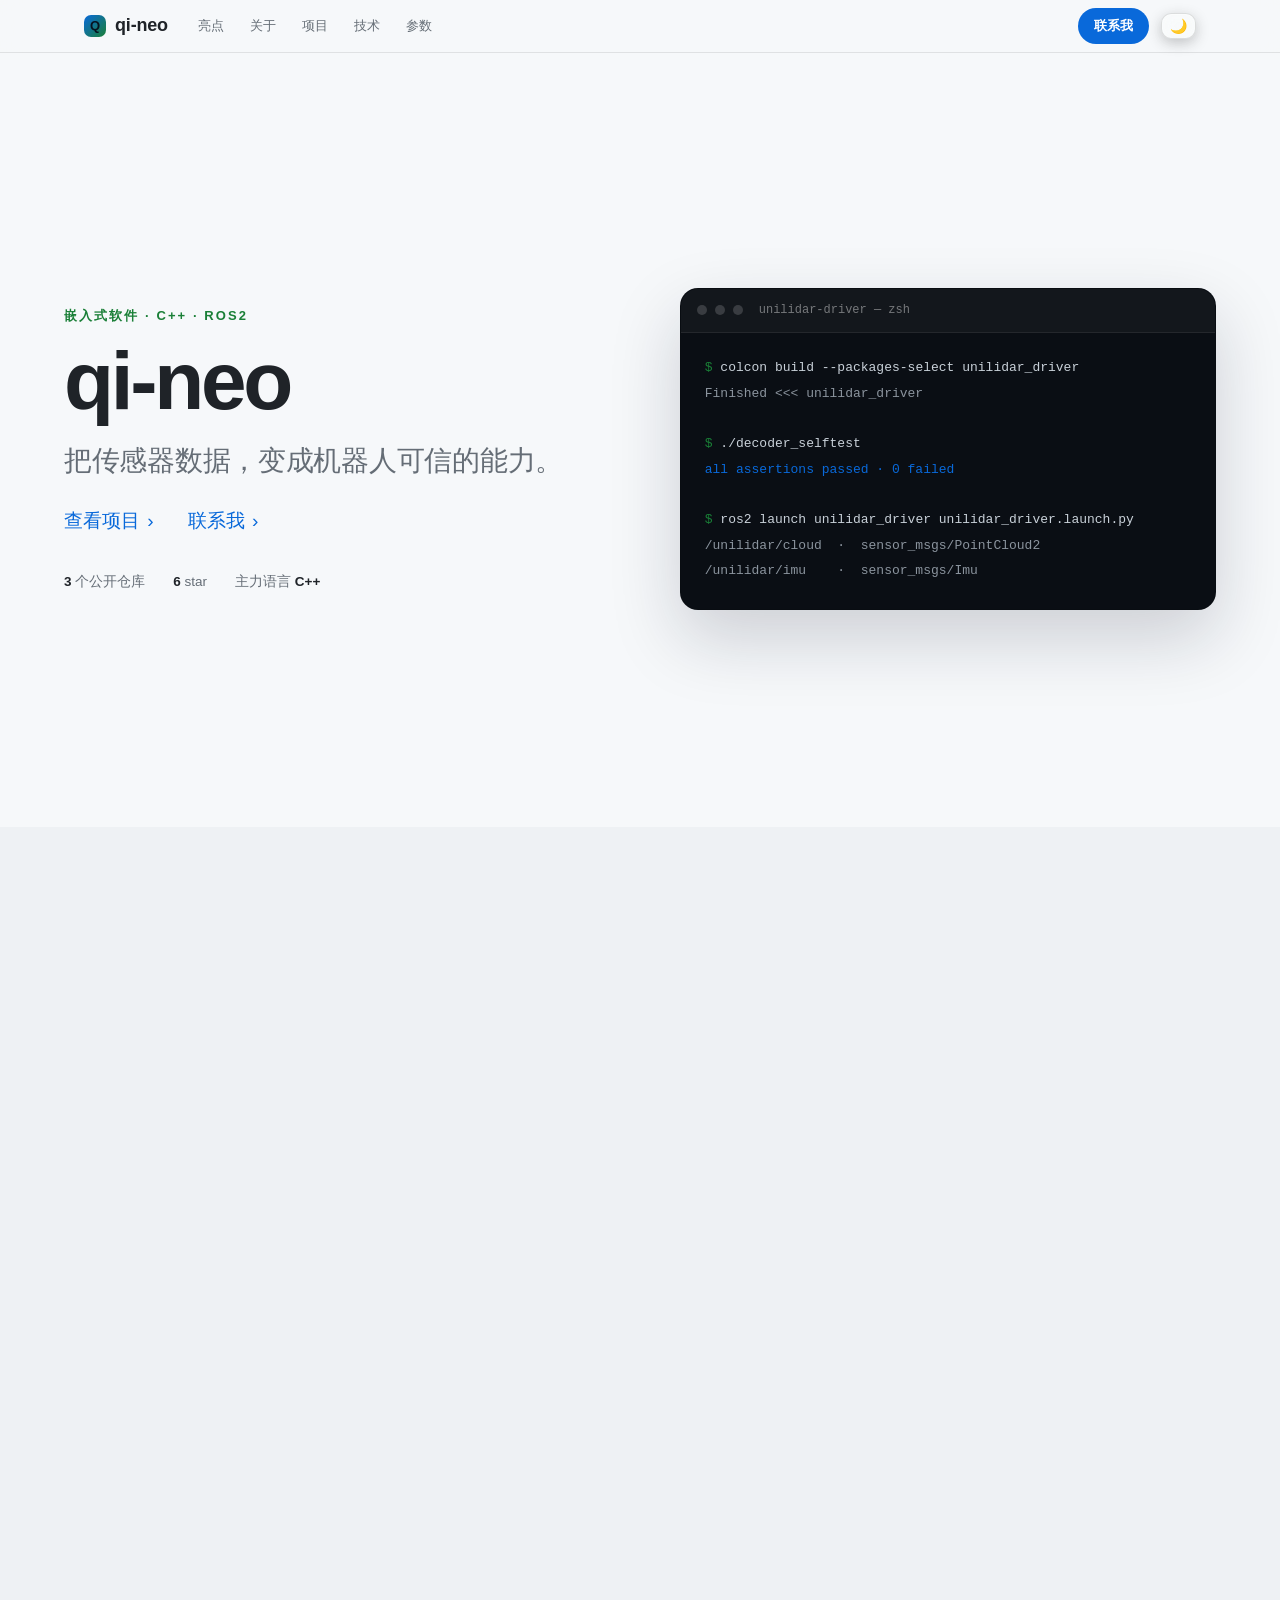
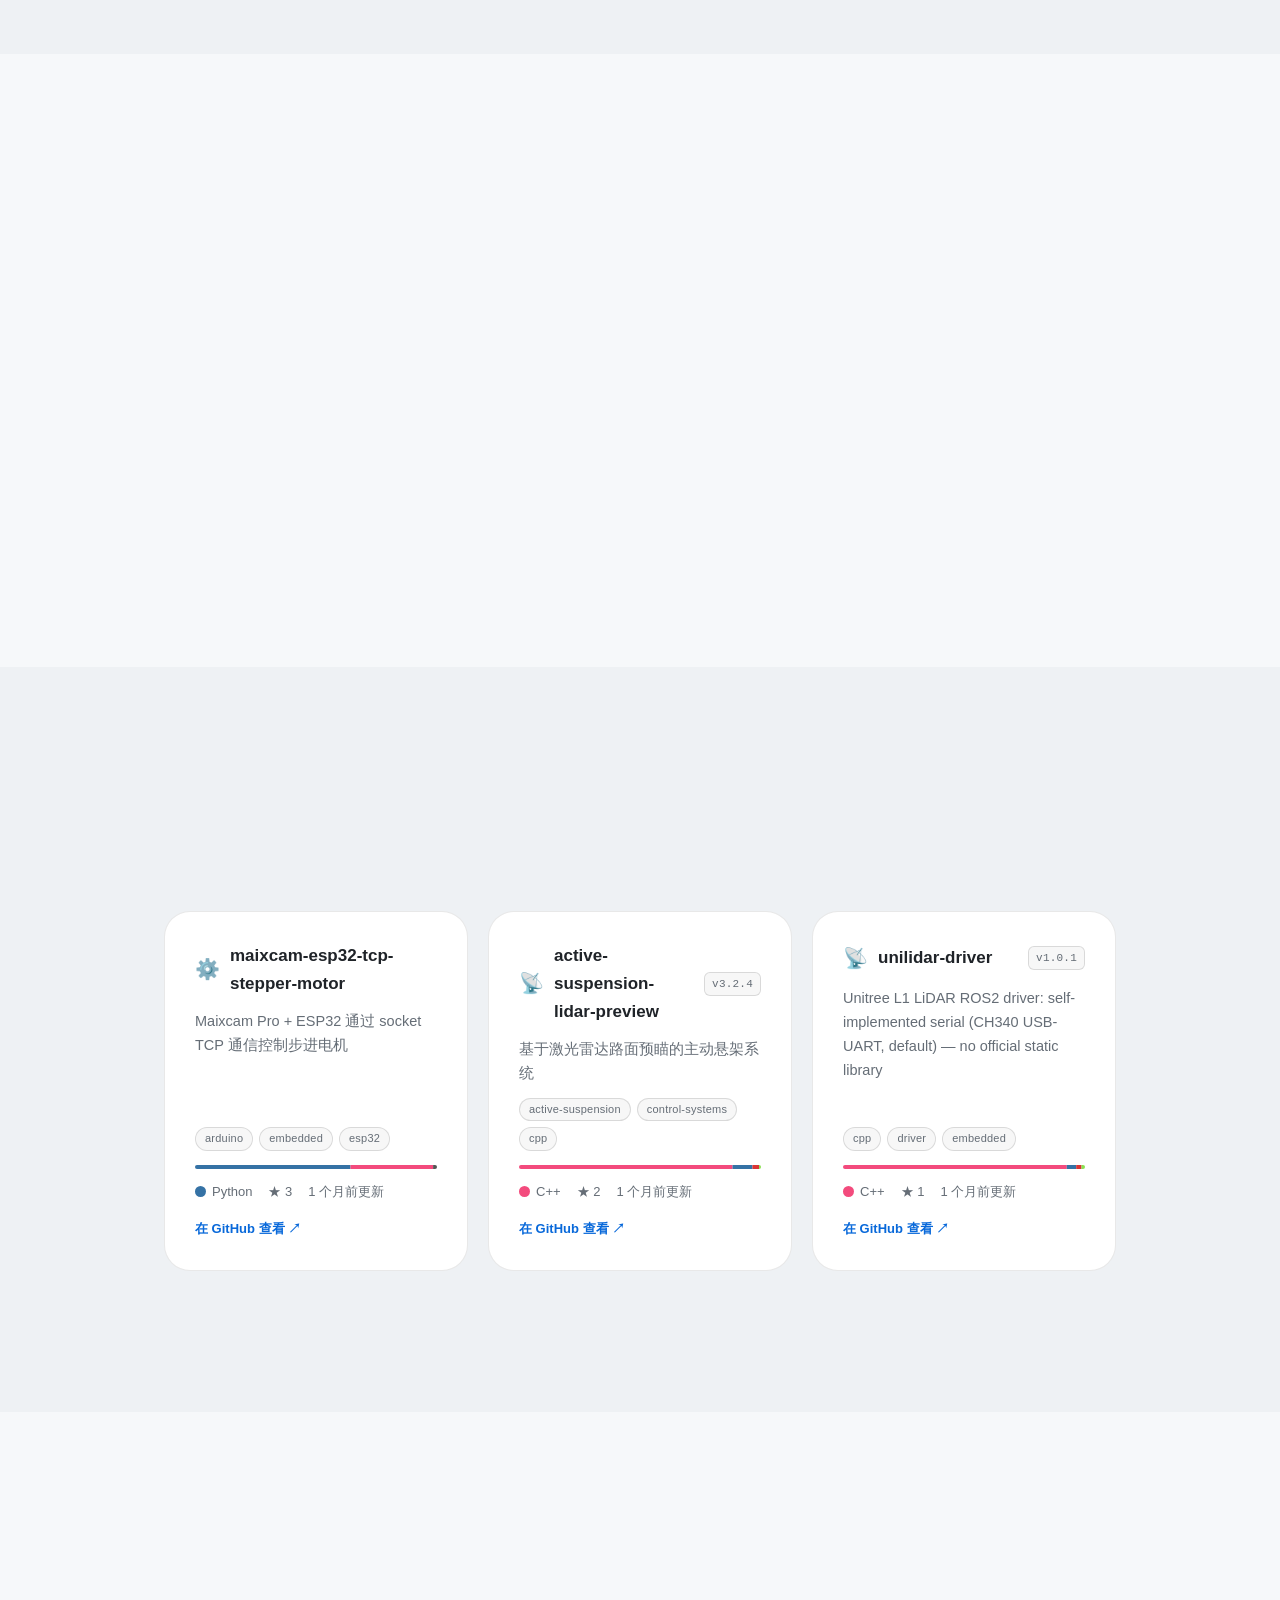
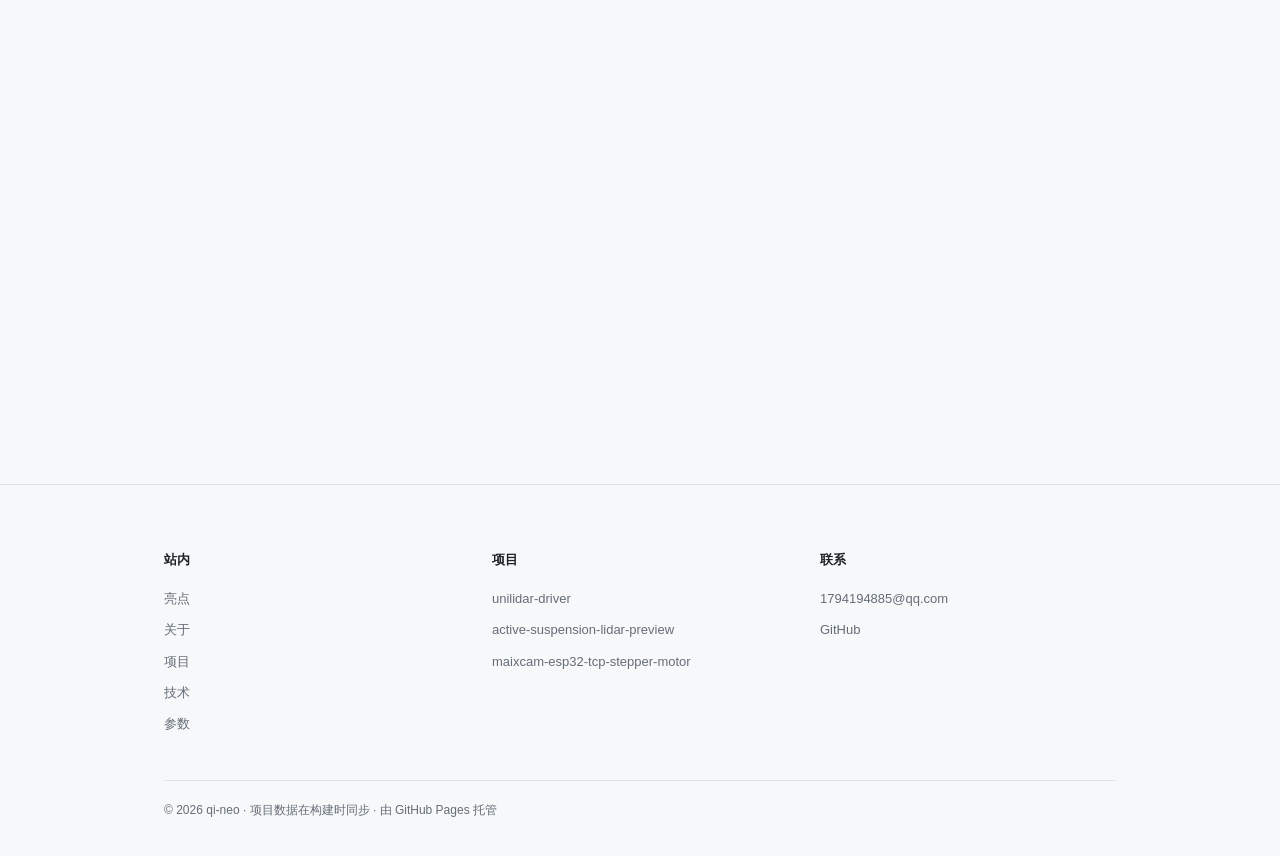
==== commit d7479e06: "chore: 同步 GitHub 项目数据 [skip ci]" ====
--- a/index.html
+++ b/index.html
@@ -217,20 +217,19 @@
           <!-- REPOS:START —— 由 scripts/build.py 自动生成，请勿手改 -->
         <article class="card">
           <div class="card-top">
-            <span class="card-icon" aria-hidden="true">📡</span>
-            <a class="card-name" href="https://github.com/qi-neo/unilidar-driver" target="_blank" rel="noopener">unilidar-driver</a>
-            <span class="card-version">v1.0.1</span>
-          </div>
-          <p class="card-desc">Unitree L1 LiDAR ROS2 driver: self-implemented serial (CH340 USB-UART, default) — no official static library</p>
-          <div class="card-chips"><span class="chip">cpp</span><span class="chip">driver</span><span class="chip">embedded</span></div>
-          <svg class="card-langbar" viewBox="0 0 100 4" preserveAspectRatio="none" aria-hidden="true" focusable="false"><rect x="0.00" y="0" width="92.91" height="4" fill="#f34b7d"/><rect x="92.91" y="0" width="3.90" height="4" fill="#3572A5"/><rect x="96.81" y="0" width="1.74" height="4" fill="#DA3434"/><rect x="98.55" y="0" width="1.45" height="4" fill="#89e051"/></svg>
+            <span class="card-icon" aria-hidden="true">⚙️</span>
+            <a class="card-name" href="https://github.com/qi-neo/maixcam-esp32-tcp-stepper-motor" target="_blank" rel="noopener">maixcam-esp32-tcp-stepper-motor</a>
+          </div>
+          <p class="card-desc">Maixcam Pro + ESP32 通过 socket TCP 通信控制步进电机</p>
+          <div class="card-chips"><span class="chip">arduino</span><span class="chip">embedded</span><span class="chip">esp32</span></div>
+          <svg class="card-langbar" viewBox="0 0 100 4" preserveAspectRatio="none" aria-hidden="true" focusable="false"><rect x="0.00" y="0" width="64.25" height="4" fill="#3572A5"/><rect x="64.25" y="0" width="34.14" height="4" fill="#f34b7d"/><rect x="98.39" y="0" width="1.61" height="4" fill="#555555"/></svg>
           <div class="card-meta">
-            <span class="lang"><span class="lang-dot lang-cpp" aria-hidden="true"></span>C++</span>
-            <span class="card-stars">★ 1</span>
-            <span>2026-10-28 更新</span>
+            <span class="lang"><span class="lang-dot lang-python" aria-hidden="true"></span>Python</span>
+            <span class="card-stars">★ 3</span>
+            <span>2026-11-05 更新</span>
           </div>
           <div class="card-foot">
-            <a class="card-link" href="https://github.com/qi-neo/unilidar-driver" target="_blank" rel="noopener">在 GitHub 查看 ↗</a>
+            <a class="card-link" href="https://github.com/qi-neo/maixcam-esp32-tcp-stepper-motor" target="_blank" rel="noopener">在 GitHub 查看 ↗</a>
           </div>
         </article>
         <article class="card">
@@ -241,11 +240,11 @@
           </div>
           <p class="card-desc">基于激光雷达路面预瞄的主动悬架系统</p>
           <div class="card-chips"><span class="chip">active-suspension</span><span class="chip">control-systems</span><span class="chip">cpp</span></div>
-          <svg class="card-langbar" viewBox="0 0 100 4" preserveAspectRatio="none" aria-hidden="true" focusable="false"><rect x="0.00" y="0" width="91.56" height="4" fill="#f34b7d"/><rect x="91.56" y="0" width="5.98" height="4" fill="#3572A5"/><rect x="97.54" y="0" width="2.46" height="4" fill="#DA3434"/></svg>
+          <svg class="card-langbar" viewBox="0 0 100 4" preserveAspectRatio="none" aria-hidden="true" focusable="false"><rect x="0.00" y="0" width="88.24" height="4" fill="#f34b7d"/><rect x="88.24" y="0" width="8.23" height="4" fill="#3572A5"/><rect x="96.47" y="0" width="2.72" height="4" fill="#DA3434"/><rect x="99.19" y="0" width="0.81" height="4" fill="#89e051"/></svg>
           <div class="card-meta">
             <span class="lang"><span class="lang-dot lang-cpp" aria-hidden="true"></span>C++</span>
             <span class="card-stars">★ 2</span>
-            <span>2026-10-26 更新</span>
+            <span>2026-11-05 更新</span>
           </div>
           <div class="card-foot">
             <a class="card-link" href="https://github.com/qi-neo/active-suspension-lidar-preview" target="_blank" rel="noopener">在 GitHub 查看 ↗</a>
@@ -253,19 +252,20 @@
         </article>
         <article class="card">
           <div class="card-top">
-            <span class="card-icon" aria-hidden="true">⚙️</span>
-            <a class="card-name" href="https://github.com/qi-neo/maixcam-esp32-tcp-stepper-motor" target="_blank" rel="noopener">maixcam-esp32-tcp-stepper-motor</a>
-          </div>
-          <p class="card-desc">Maixcam Pro + ESP32 通过 socket TCP 通信控制步进电机</p>
-          <div class="card-chips"><span class="chip">arduino</span><span class="chip">embedded</span><span class="chip">esp32</span></div>
-          <svg class="card-langbar" viewBox="0 0 100 4" preserveAspectRatio="none" aria-hidden="true" focusable="false"><rect x="0.00" y="0" width="51.65" height="4" fill="#3572A5"/><rect x="51.65" y="0" width="48.35" height="4" fill="#f34b7d"/></svg>
+            <span class="card-icon" aria-hidden="true">📡</span>
+            <a class="card-name" href="https://github.com/qi-neo/unilidar-driver" target="_blank" rel="noopener">unilidar-driver</a>
+            <span class="card-version">v1.0.1</span>
+          </div>
+          <p class="card-desc">Unitree L1 LiDAR ROS2 driver: self-implemented serial (CH340 USB-UART, default) — no official static library</p>
+          <div class="card-chips"><span class="chip">cpp</span><span class="chip">driver</span><span class="chip">embedded</span></div>
+          <svg class="card-langbar" viewBox="0 0 100 4" preserveAspectRatio="none" aria-hidden="true" focusable="false"><rect x="0.00" y="0" width="92.47" height="4" fill="#f34b7d"/><rect x="92.47" y="0" width="3.89" height="4" fill="#3572A5"/><rect x="96.36" y="0" width="2.20" height="4" fill="#DA3434"/><rect x="98.56" y="0" width="1.44" height="4" fill="#89e051"/></svg>
           <div class="card-meta">
-            <span class="lang"><span class="lang-dot lang-python" aria-hidden="true"></span>Python</span>
-            <span class="card-stars">★ 3</span>
-            <span>2026-10-23 更新</span>
+            <span class="lang"><span class="lang-dot lang-cpp" aria-hidden="true"></span>C++</span>
+            <span class="card-stars">★ 1</span>
+            <span>2026-11-05 更新</span>
           </div>
           <div class="card-foot">
-            <a class="card-link" href="https://github.com/qi-neo/maixcam-esp32-tcp-stepper-motor" target="_blank" rel="noopener">在 GitHub 查看 ↗</a>
+            <a class="card-link" href="https://github.com/qi-neo/unilidar-driver" target="_blank" rel="noopener">在 GitHub 查看 ↗</a>
           </div>
         </article>
           <!-- REPOS:END -->
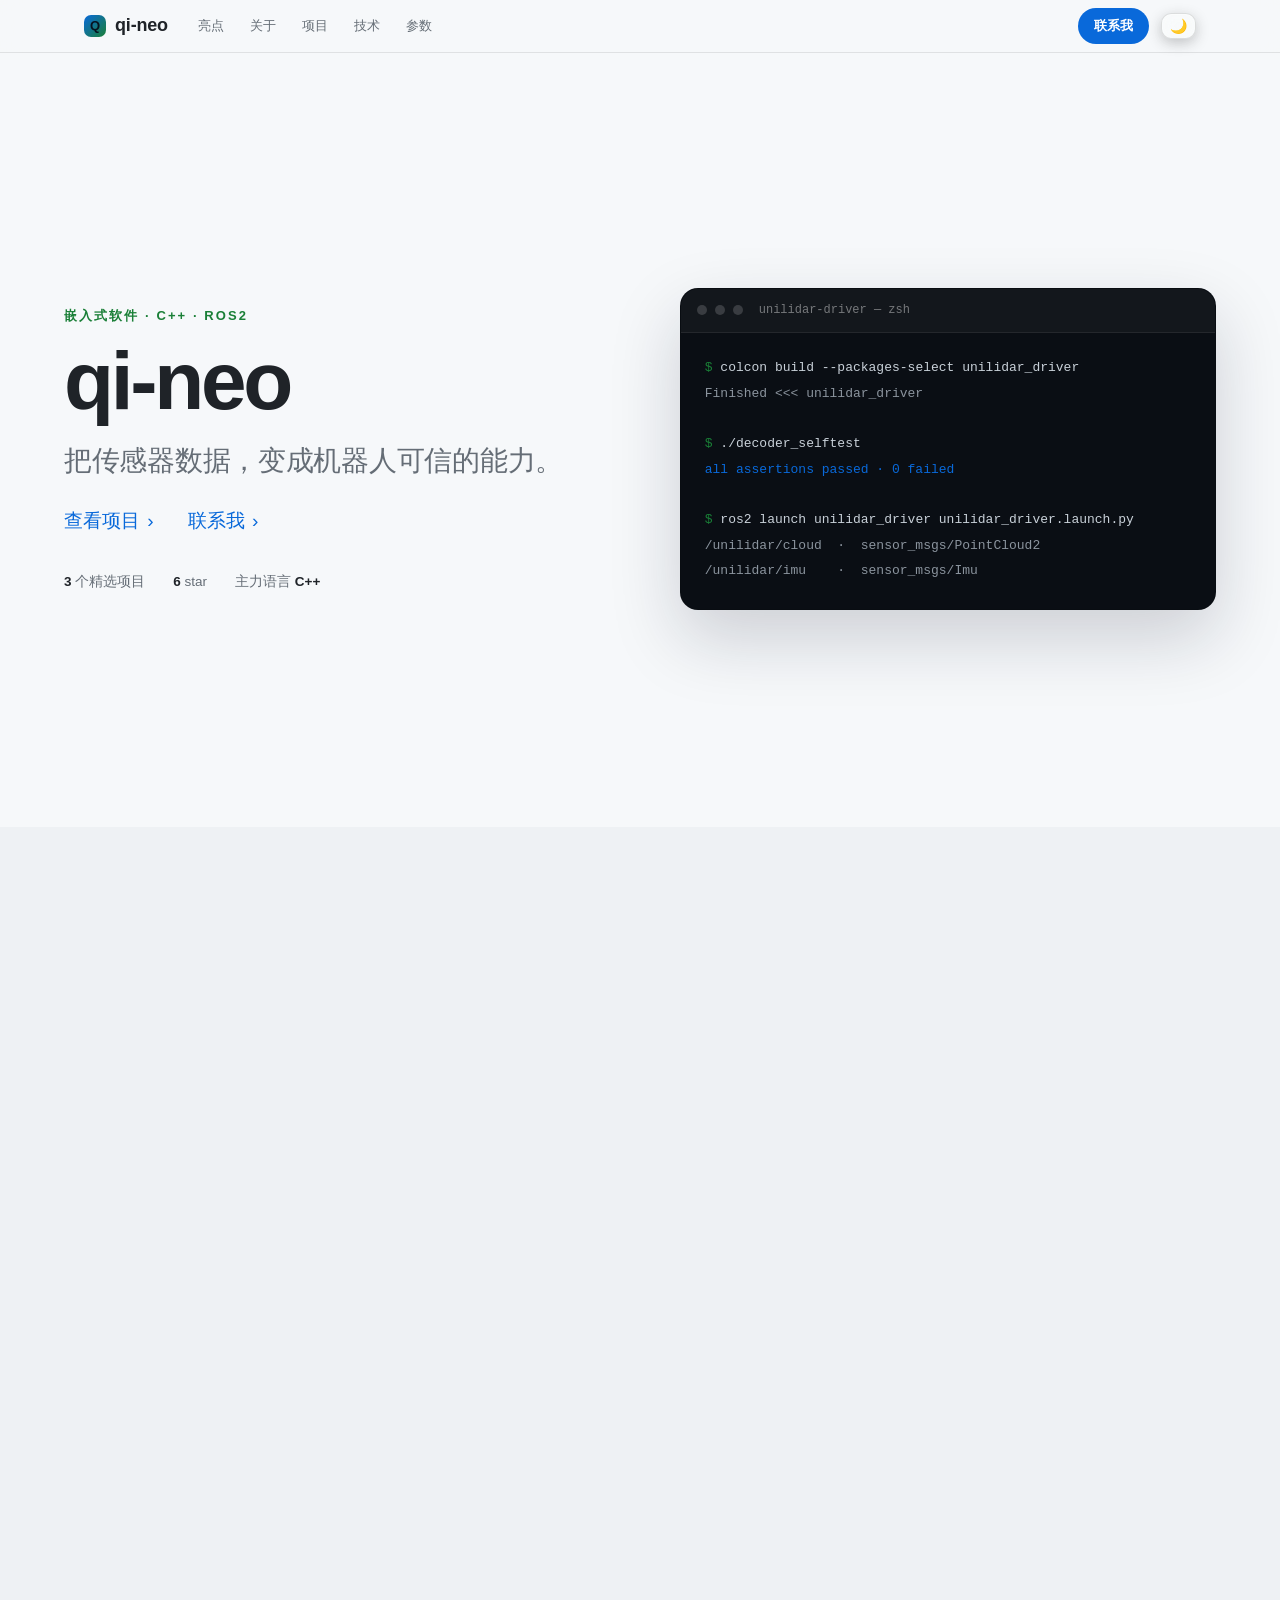
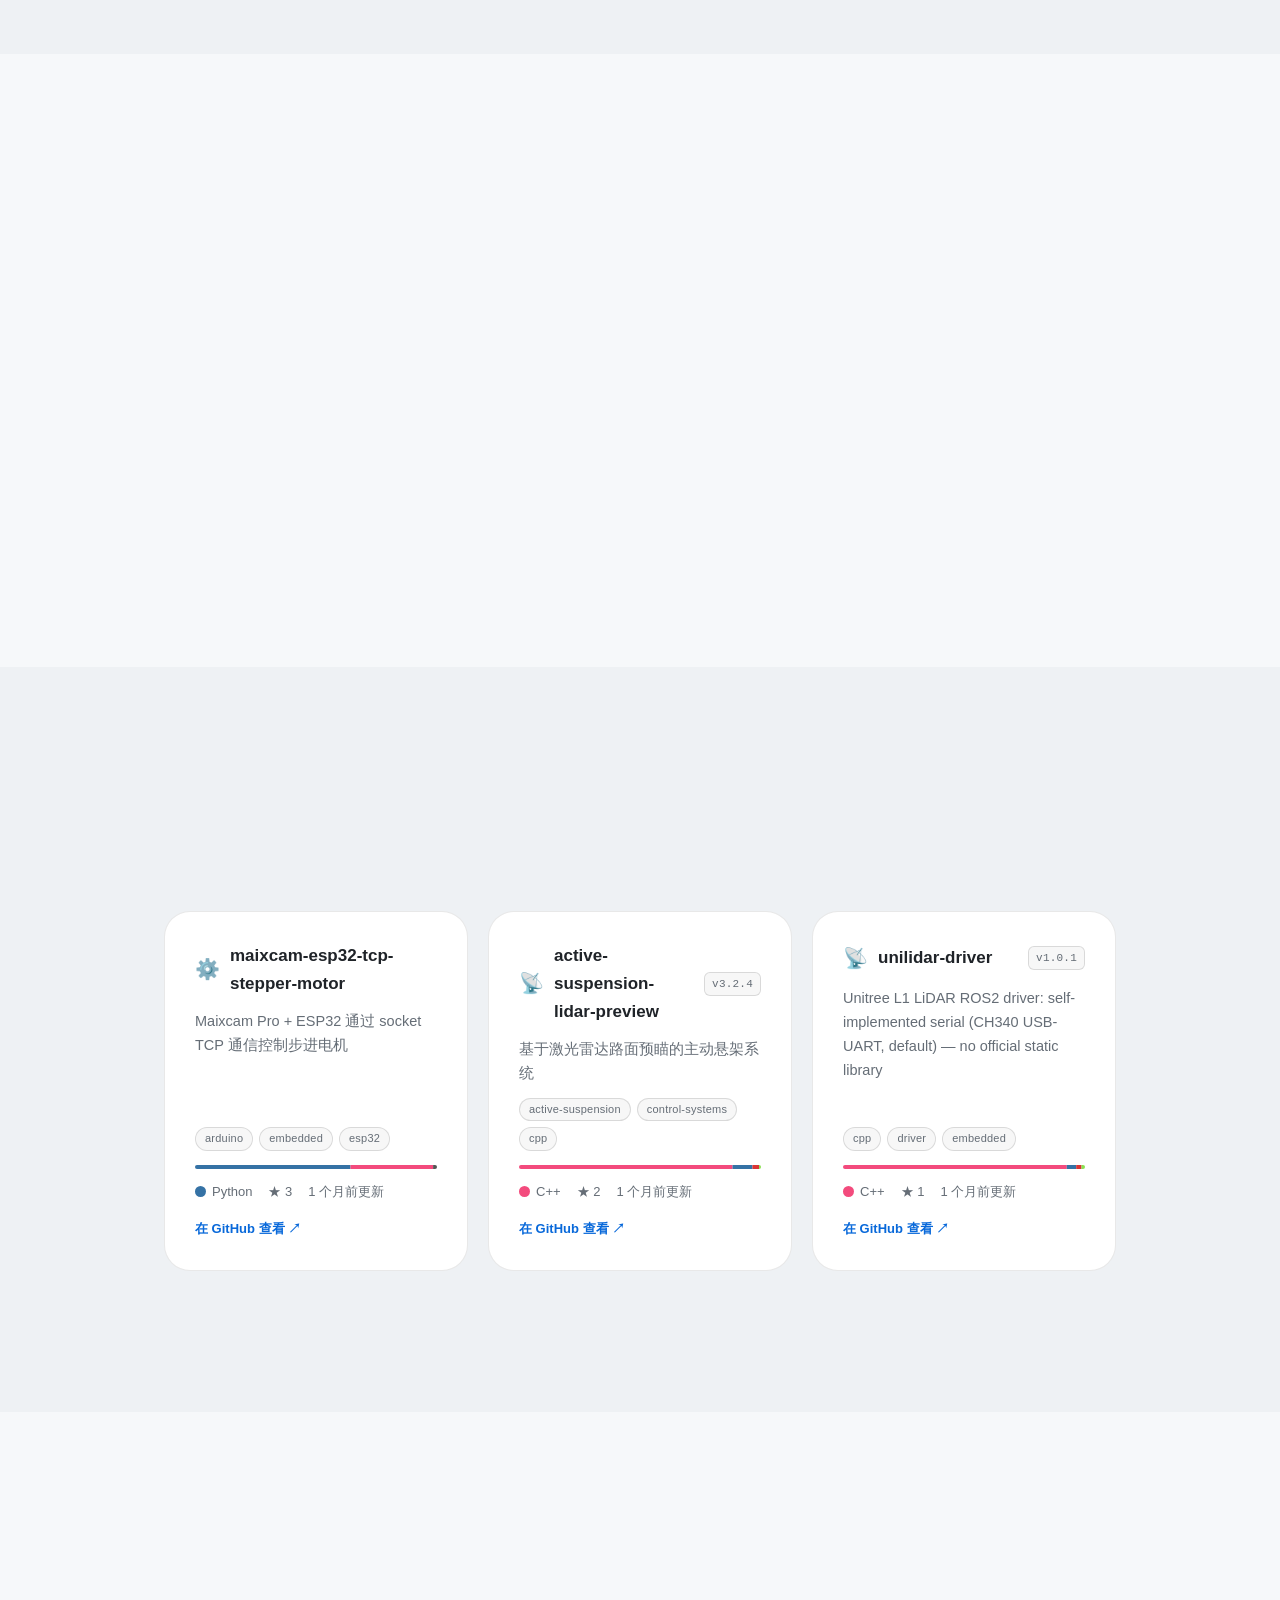
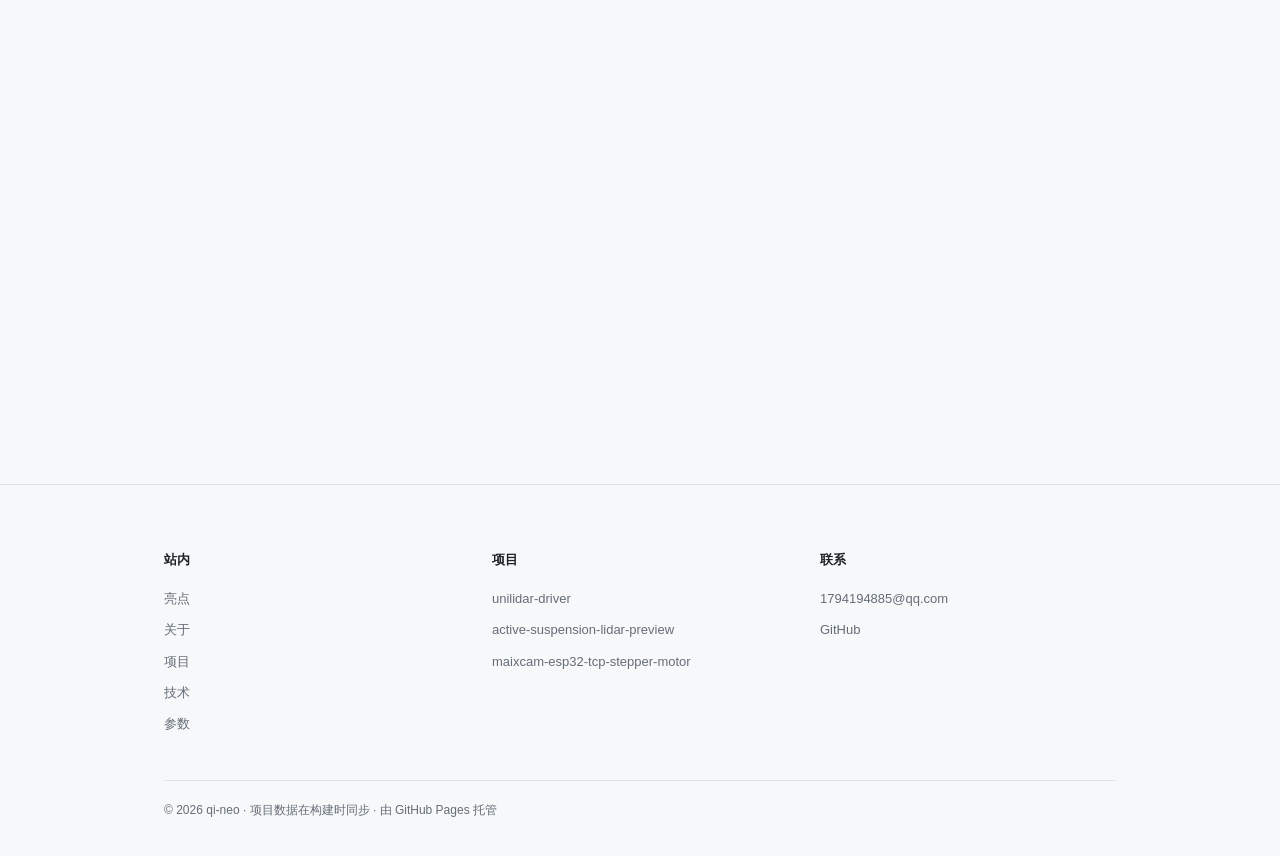
==== commit 5f14ee0d: "feat(P2): 主页硬编码数字防护、同步脚本收敛、LICENSE 与校验 - P2-3 『3 个公开仓库』->『3 个精选项目』；新增 scripts/check_hardcoded_counts" ====
--- a/index.html
+++ b/index.html
@@ -109,7 +109,7 @@
             <a class="ap-link" href="#contact">联系我 <span aria-hidden="true">›</span></a>
           </p>
           <p class="ap-hero-meta">
-            <span><strong data-stat="repos">3</strong> 个公开仓库</span>
+            <span><strong data-stat="repos">3</strong> 个精选项目</span>
             <span><strong data-stat="stars">6</strong> star</span>
             <span>主力语言 <strong data-stat="lang">C++</strong></span>
           </p>
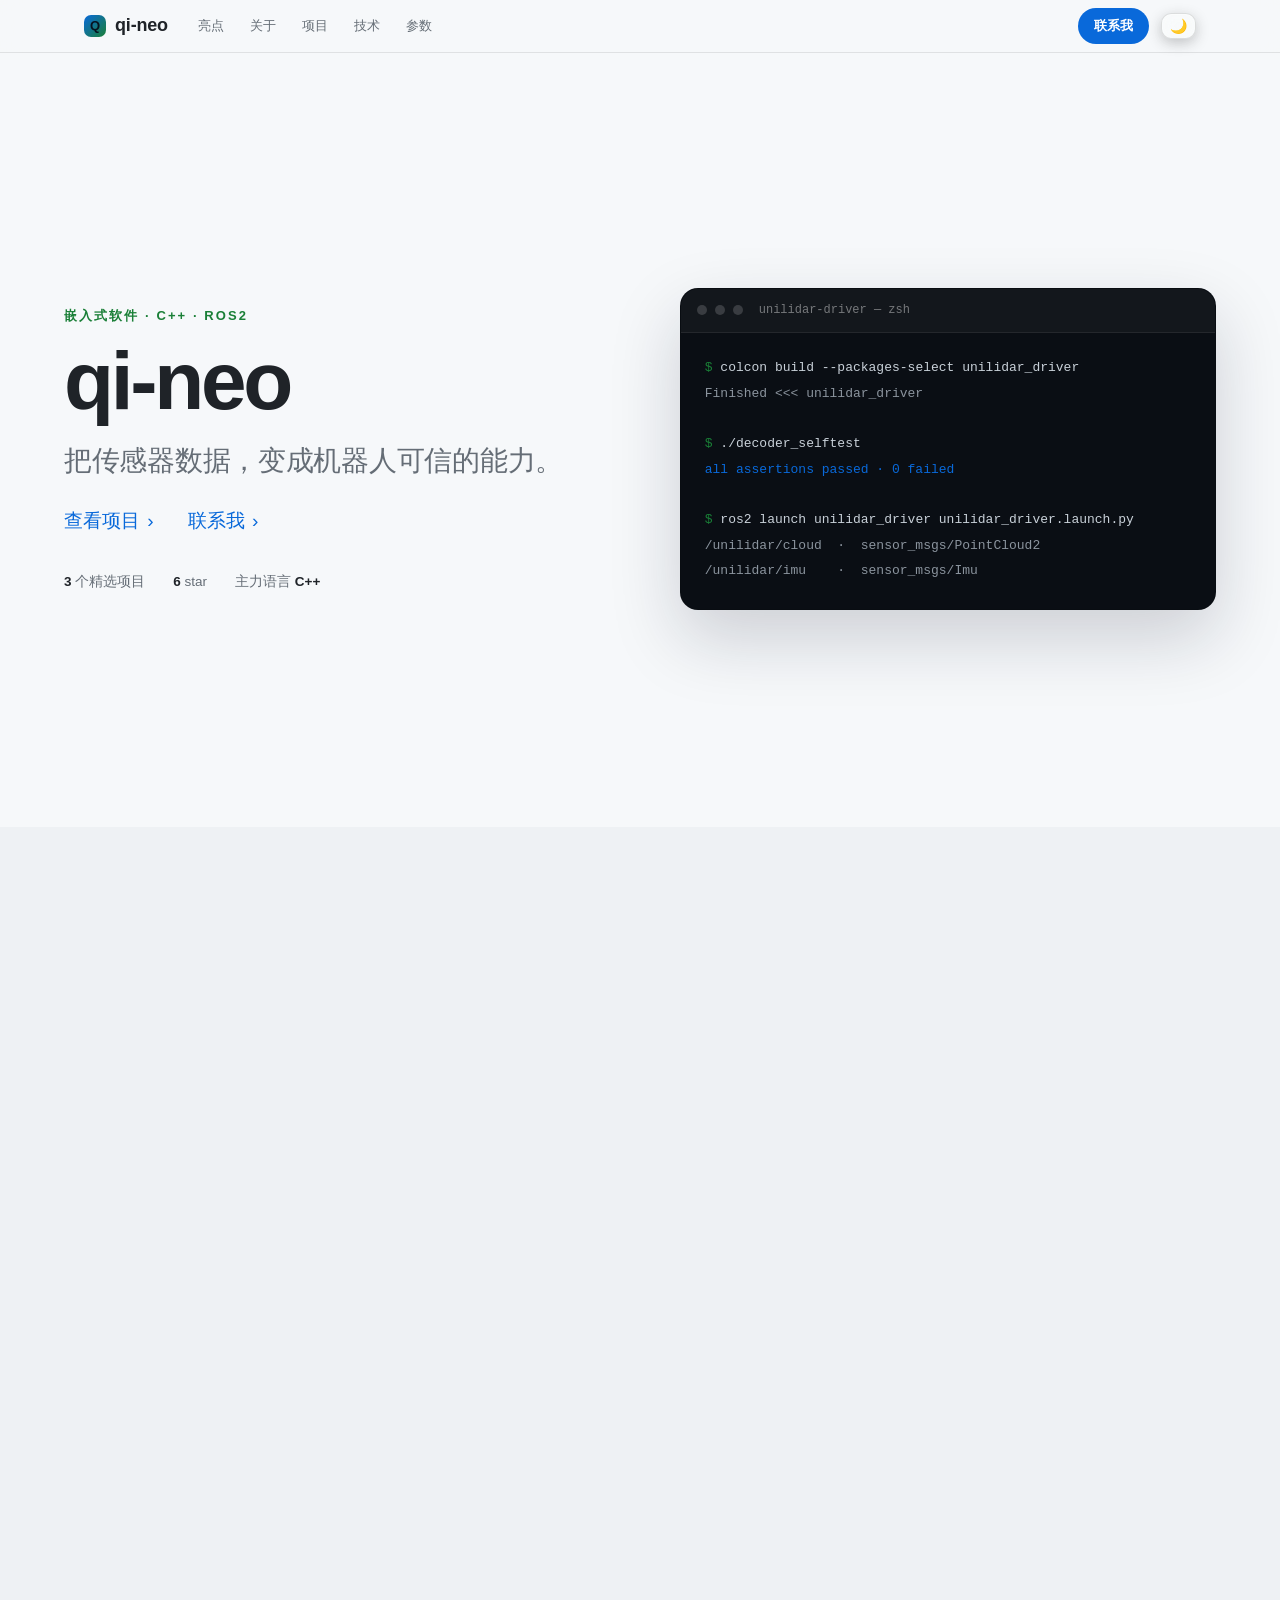
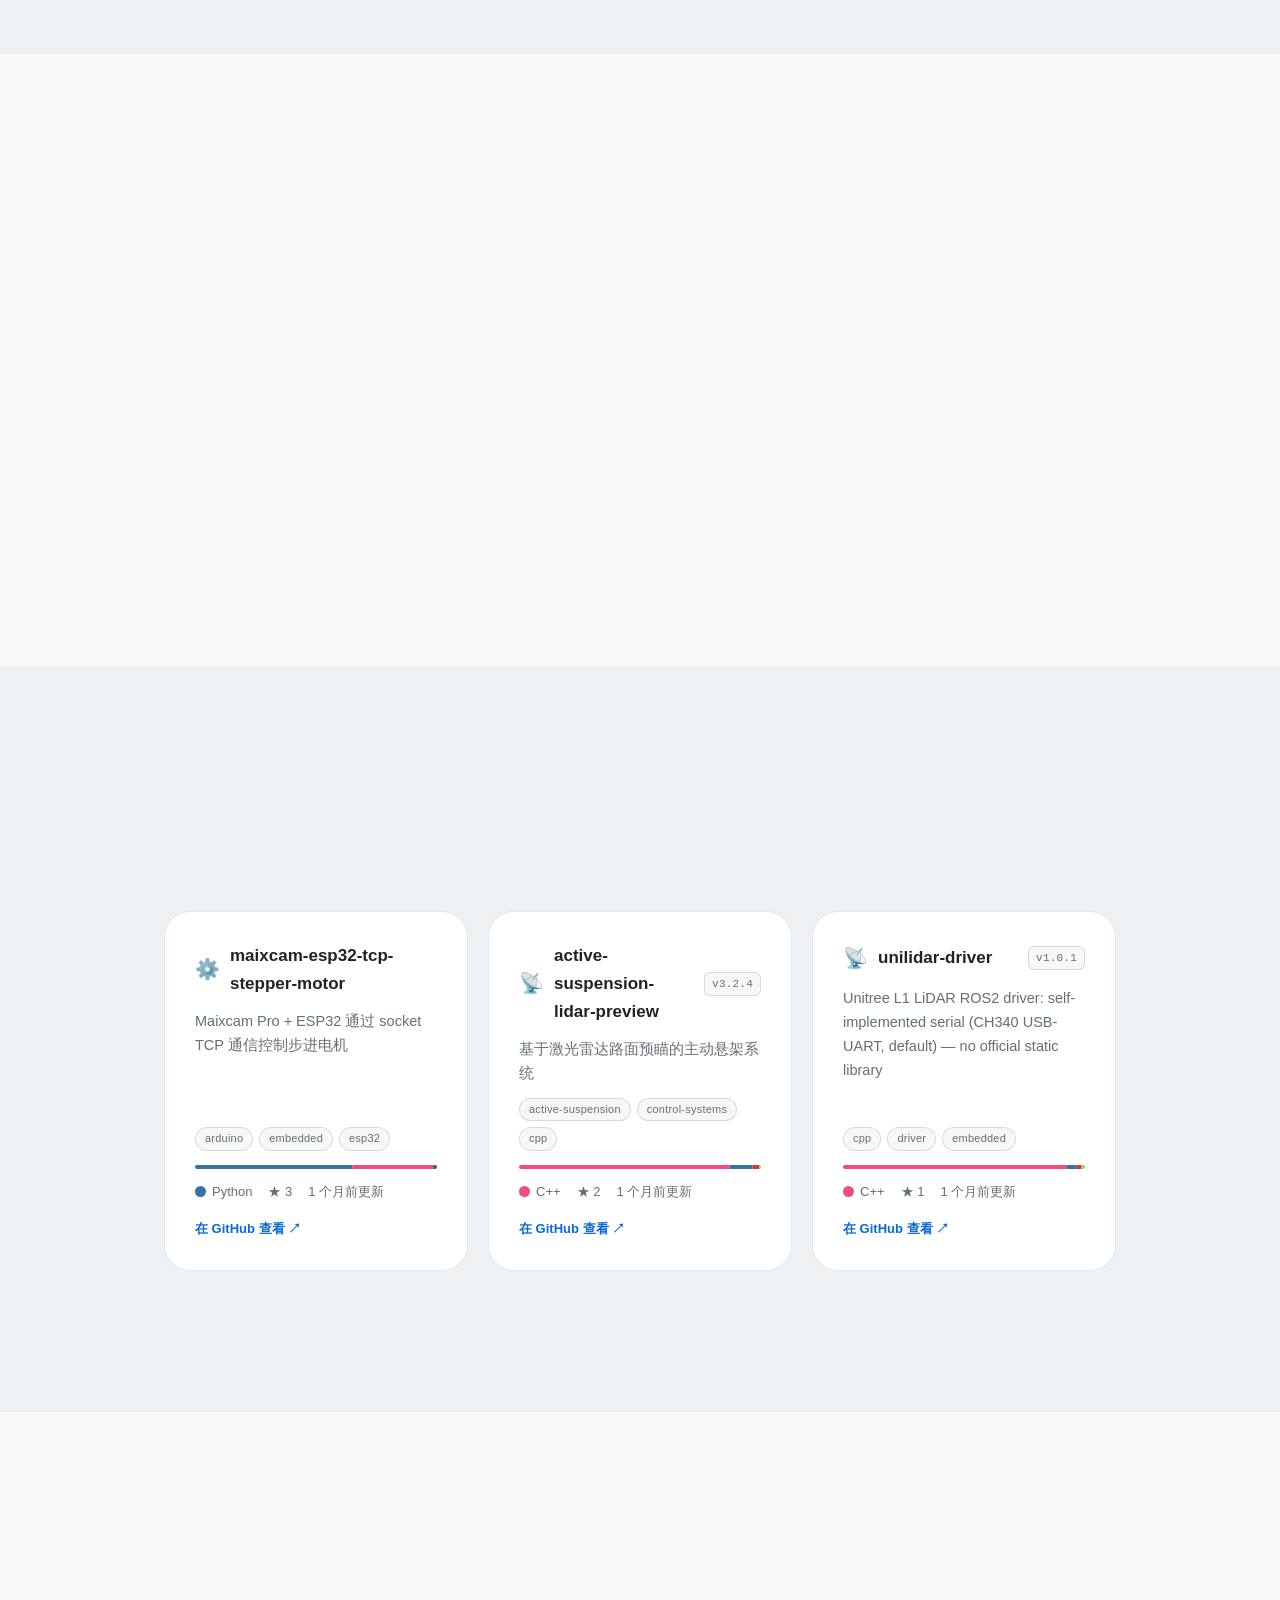
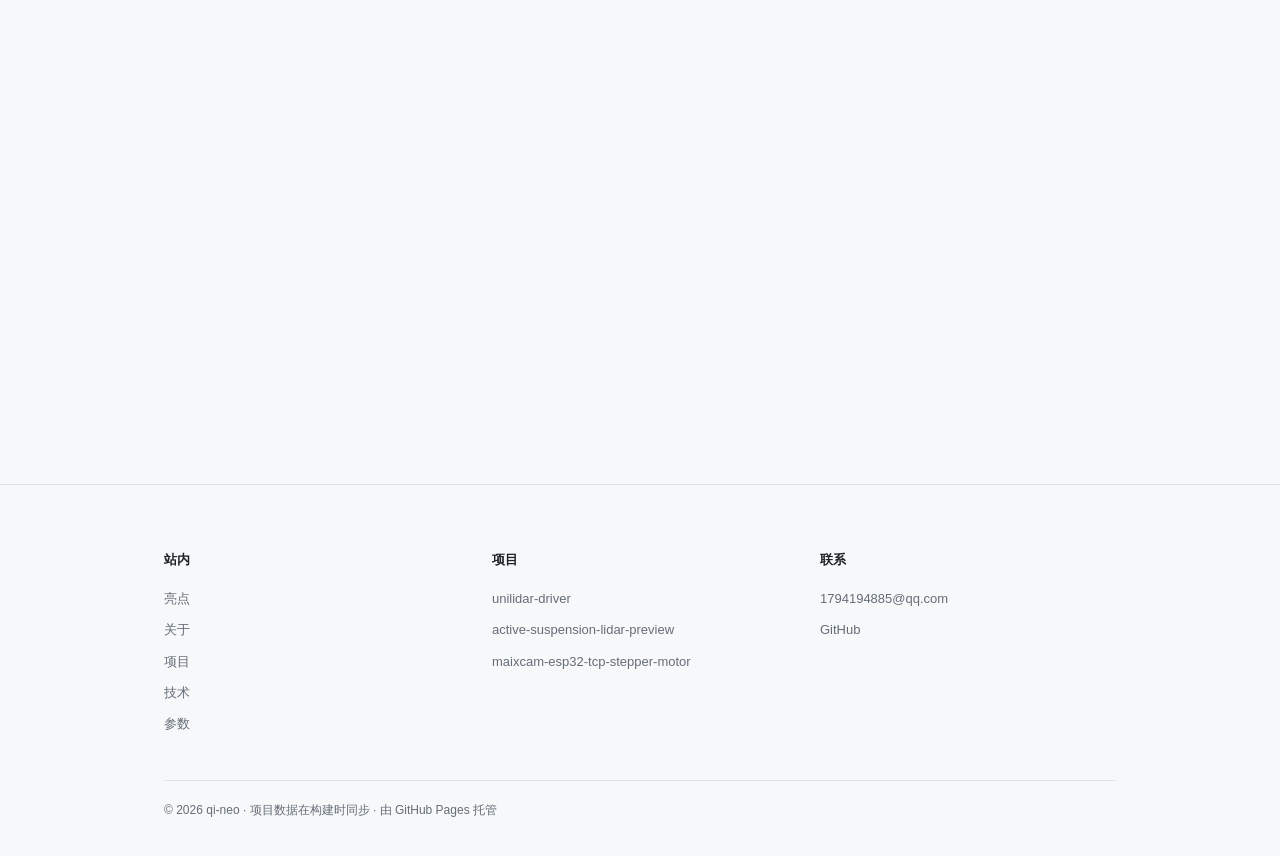
==== commit 9373b4f8: "chore: 同步 GitHub 项目数据 [skip ci]" ====
--- a/index.html
+++ b/index.html
@@ -222,7 +222,7 @@
           </div>
           <p class="card-desc">Maixcam Pro + ESP32 通过 socket TCP 通信控制步进电机</p>
           <div class="card-chips"><span class="chip">arduino</span><span class="chip">embedded</span><span class="chip">esp32</span></div>
-          <svg class="card-langbar" viewBox="0 0 100 4" preserveAspectRatio="none" aria-hidden="true" focusable="false"><rect x="0.00" y="0" width="64.25" height="4" fill="#3572A5"/><rect x="64.25" y="0" width="34.14" height="4" fill="#f34b7d"/><rect x="98.39" y="0" width="1.61" height="4" fill="#555555"/></svg>
+          <svg class="card-langbar" viewBox="0 0 100 4" preserveAspectRatio="none" aria-hidden="true" focusable="false"><rect x="0.00" y="0" width="64.97" height="4" fill="#3572A5"/><rect x="64.97" y="0" width="33.46" height="4" fill="#f34b7d"/><rect x="98.43" y="0" width="1.57" height="4" fill="#555555"/></svg>
           <div class="card-meta">
             <span class="lang"><span class="lang-dot lang-python" aria-hidden="true"></span>Python</span>
             <span class="card-stars">★ 3</span>
@@ -240,7 +240,7 @@
           </div>
           <p class="card-desc">基于激光雷达路面预瞄的主动悬架系统</p>
           <div class="card-chips"><span class="chip">active-suspension</span><span class="chip">control-systems</span><span class="chip">cpp</span></div>
-          <svg class="card-langbar" viewBox="0 0 100 4" preserveAspectRatio="none" aria-hidden="true" focusable="false"><rect x="0.00" y="0" width="88.24" height="4" fill="#f34b7d"/><rect x="88.24" y="0" width="8.23" height="4" fill="#3572A5"/><rect x="96.47" y="0" width="2.72" height="4" fill="#DA3434"/><rect x="99.19" y="0" width="0.81" height="4" fill="#89e051"/></svg>
+          <svg class="card-langbar" viewBox="0 0 100 4" preserveAspectRatio="none" aria-hidden="true" focusable="false"><rect x="0.00" y="0" width="87.04" height="4" fill="#f34b7d"/><rect x="87.04" y="0" width="9.48" height="4" fill="#3572A5"/><rect x="96.52" y="0" width="2.69" height="4" fill="#DA3434"/><rect x="99.21" y="0" width="0.79" height="4" fill="#89e051"/></svg>
           <div class="card-meta">
             <span class="lang"><span class="lang-dot lang-cpp" aria-hidden="true"></span>C++</span>
             <span class="card-stars">★ 2</span>
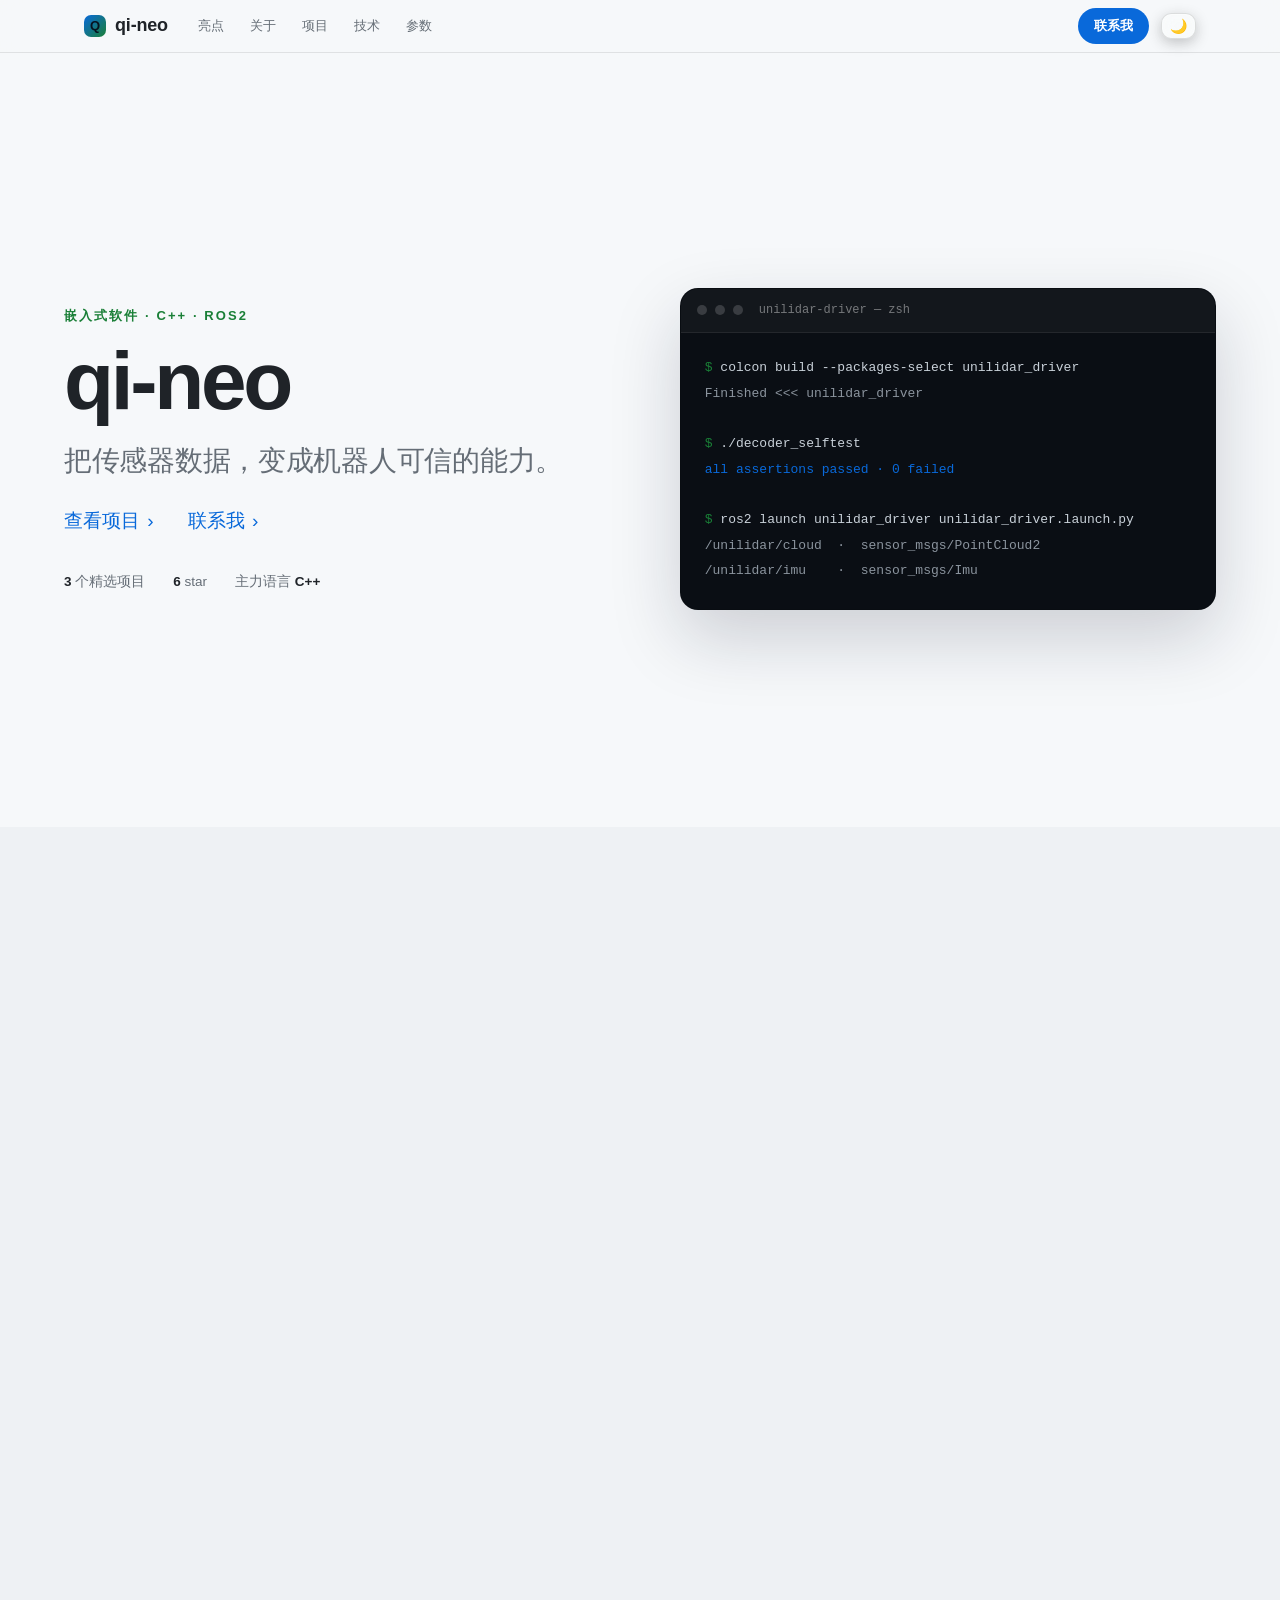
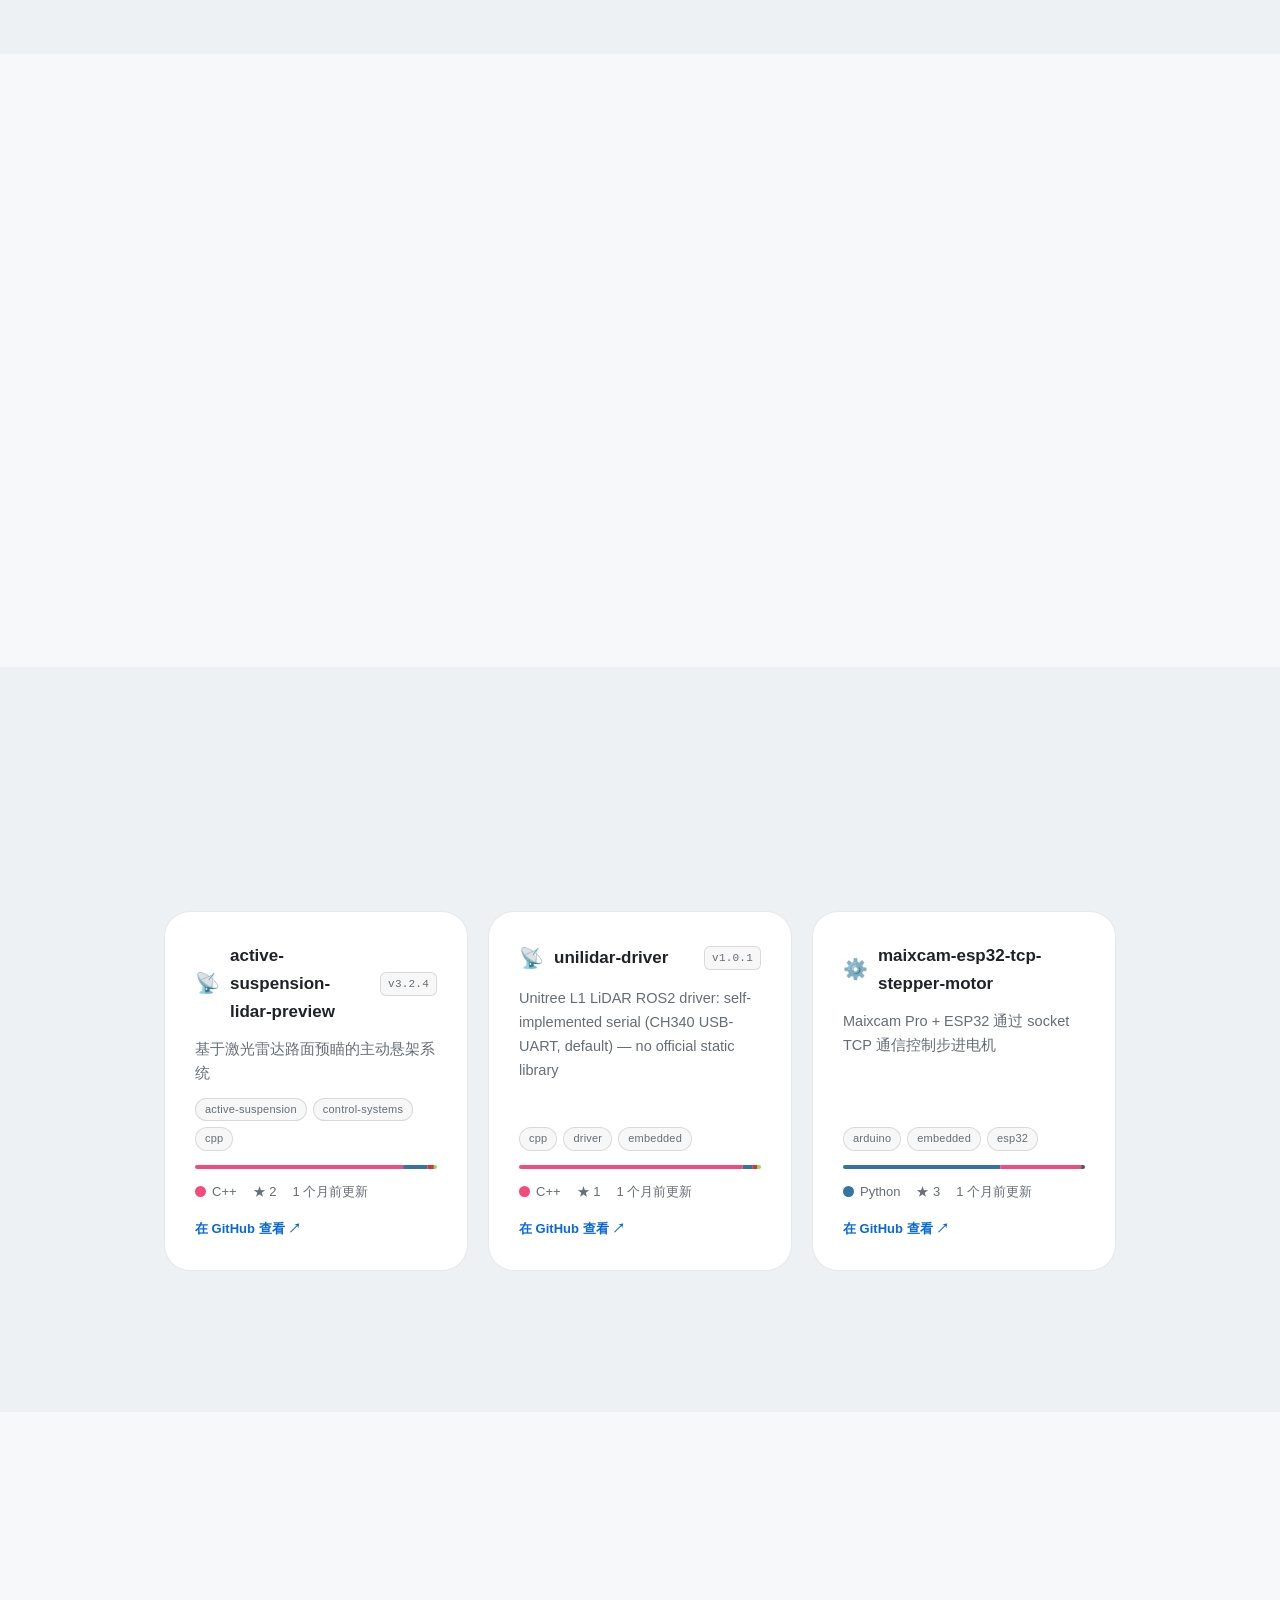
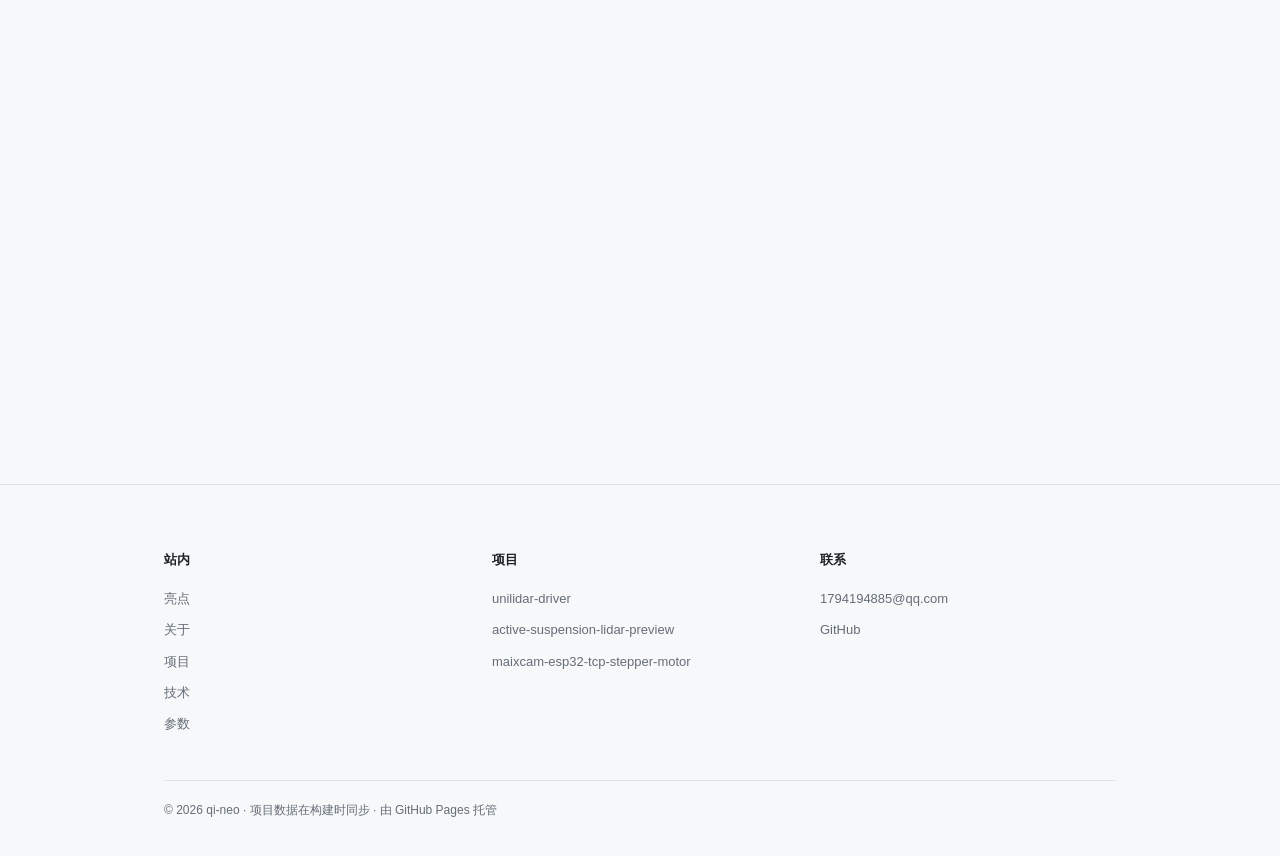
==== commit 5db28d06: "chore: 同步 GitHub 项目数据 [skip ci]" ====
--- a/index.html
+++ b/index.html
@@ -217,6 +217,42 @@
           <!-- REPOS:START —— 由 scripts/build.py 自动生成，请勿手改 -->
         <article class="card">
           <div class="card-top">
+            <span class="card-icon" aria-hidden="true">📡</span>
+            <a class="card-name" href="https://github.com/qi-neo/active-suspension-lidar-preview" target="_blank" rel="noopener">active-suspension-lidar-preview</a>
+            <span class="card-version">v3.2.4</span>
+          </div>
+          <p class="card-desc">基于激光雷达路面预瞄的主动悬架系统</p>
+          <div class="card-chips"><span class="chip">active-suspension</span><span class="chip">control-systems</span><span class="chip">cpp</span></div>
+          <svg class="card-langbar" viewBox="0 0 100 4" preserveAspectRatio="none" aria-hidden="true" focusable="false"><rect x="0.00" y="0" width="86.00" height="4" fill="#f34b7d"/><rect x="86.00" y="0" width="10.06" height="4" fill="#3572A5"/><rect x="96.06" y="0" width="2.65" height="4" fill="#DA3434"/><rect x="98.71" y="0" width="1.29" height="4" fill="#89e051"/></svg>
+          <div class="card-meta">
+            <span class="lang"><span class="lang-dot lang-cpp" aria-hidden="true"></span>C++</span>
+            <span class="card-stars">★ 2</span>
+            <span>2026-11-05 更新</span>
+          </div>
+          <div class="card-foot">
+            <a class="card-link" href="https://github.com/qi-neo/active-suspension-lidar-preview" target="_blank" rel="noopener">在 GitHub 查看 ↗</a>
+          </div>
+        </article>
+        <article class="card">
+          <div class="card-top">
+            <span class="card-icon" aria-hidden="true">📡</span>
+            <a class="card-name" href="https://github.com/qi-neo/unilidar-driver" target="_blank" rel="noopener">unilidar-driver</a>
+            <span class="card-version">v1.0.1</span>
+          </div>
+          <p class="card-desc">Unitree L1 LiDAR ROS2 driver: self-implemented serial (CH340 USB-UART, default) — no official static library</p>
+          <div class="card-chips"><span class="chip">cpp</span><span class="chip">driver</span><span class="chip">embedded</span></div>
+          <svg class="card-langbar" viewBox="0 0 100 4" preserveAspectRatio="none" aria-hidden="true" focusable="false"><rect x="0.00" y="0" width="92.47" height="4" fill="#f34b7d"/><rect x="92.47" y="0" width="3.89" height="4" fill="#3572A5"/><rect x="96.36" y="0" width="2.20" height="4" fill="#DA3434"/><rect x="98.56" y="0" width="1.44" height="4" fill="#89e051"/></svg>
+          <div class="card-meta">
+            <span class="lang"><span class="lang-dot lang-cpp" aria-hidden="true"></span>C++</span>
+            <span class="card-stars">★ 1</span>
+            <span>2026-11-05 更新</span>
+          </div>
+          <div class="card-foot">
+            <a class="card-link" href="https://github.com/qi-neo/unilidar-driver" target="_blank" rel="noopener">在 GitHub 查看 ↗</a>
+          </div>
+        </article>
+        <article class="card">
+          <div class="card-top">
             <span class="card-icon" aria-hidden="true">⚙️</span>
             <a class="card-name" href="https://github.com/qi-neo/maixcam-esp32-tcp-stepper-motor" target="_blank" rel="noopener">maixcam-esp32-tcp-stepper-motor</a>
           </div>
@@ -230,42 +266,6 @@
           </div>
           <div class="card-foot">
             <a class="card-link" href="https://github.com/qi-neo/maixcam-esp32-tcp-stepper-motor" target="_blank" rel="noopener">在 GitHub 查看 ↗</a>
-          </div>
-        </article>
-        <article class="card">
-          <div class="card-top">
-            <span class="card-icon" aria-hidden="true">📡</span>
-            <a class="card-name" href="https://github.com/qi-neo/active-suspension-lidar-preview" target="_blank" rel="noopener">active-suspension-lidar-preview</a>
-            <span class="card-version">v3.2.4</span>
-          </div>
-          <p class="card-desc">基于激光雷达路面预瞄的主动悬架系统</p>
-          <div class="card-chips"><span class="chip">active-suspension</span><span class="chip">control-systems</span><span class="chip">cpp</span></div>
-          <svg class="card-langbar" viewBox="0 0 100 4" preserveAspectRatio="none" aria-hidden="true" focusable="false"><rect x="0.00" y="0" width="87.04" height="4" fill="#f34b7d"/><rect x="87.04" y="0" width="9.48" height="4" fill="#3572A5"/><rect x="96.52" y="0" width="2.69" height="4" fill="#DA3434"/><rect x="99.21" y="0" width="0.79" height="4" fill="#89e051"/></svg>
-          <div class="card-meta">
-            <span class="lang"><span class="lang-dot lang-cpp" aria-hidden="true"></span>C++</span>
-            <span class="card-stars">★ 2</span>
-            <span>2026-11-05 更新</span>
-          </div>
-          <div class="card-foot">
-            <a class="card-link" href="https://github.com/qi-neo/active-suspension-lidar-preview" target="_blank" rel="noopener">在 GitHub 查看 ↗</a>
-          </div>
-        </article>
-        <article class="card">
-          <div class="card-top">
-            <span class="card-icon" aria-hidden="true">📡</span>
-            <a class="card-name" href="https://github.com/qi-neo/unilidar-driver" target="_blank" rel="noopener">unilidar-driver</a>
-            <span class="card-version">v1.0.1</span>
-          </div>
-          <p class="card-desc">Unitree L1 LiDAR ROS2 driver: self-implemented serial (CH340 USB-UART, default) — no official static library</p>
-          <div class="card-chips"><span class="chip">cpp</span><span class="chip">driver</span><span class="chip">embedded</span></div>
-          <svg class="card-langbar" viewBox="0 0 100 4" preserveAspectRatio="none" aria-hidden="true" focusable="false"><rect x="0.00" y="0" width="92.47" height="4" fill="#f34b7d"/><rect x="92.47" y="0" width="3.89" height="4" fill="#3572A5"/><rect x="96.36" y="0" width="2.20" height="4" fill="#DA3434"/><rect x="98.56" y="0" width="1.44" height="4" fill="#89e051"/></svg>
-          <div class="card-meta">
-            <span class="lang"><span class="lang-dot lang-cpp" aria-hidden="true"></span>C++</span>
-            <span class="card-stars">★ 1</span>
-            <span>2026-11-05 更新</span>
-          </div>
-          <div class="card-foot">
-            <a class="card-link" href="https://github.com/qi-neo/unilidar-driver" target="_blank" rel="noopener">在 GitHub 查看 ↗</a>
           </div>
         </article>
           <!-- REPOS:END -->
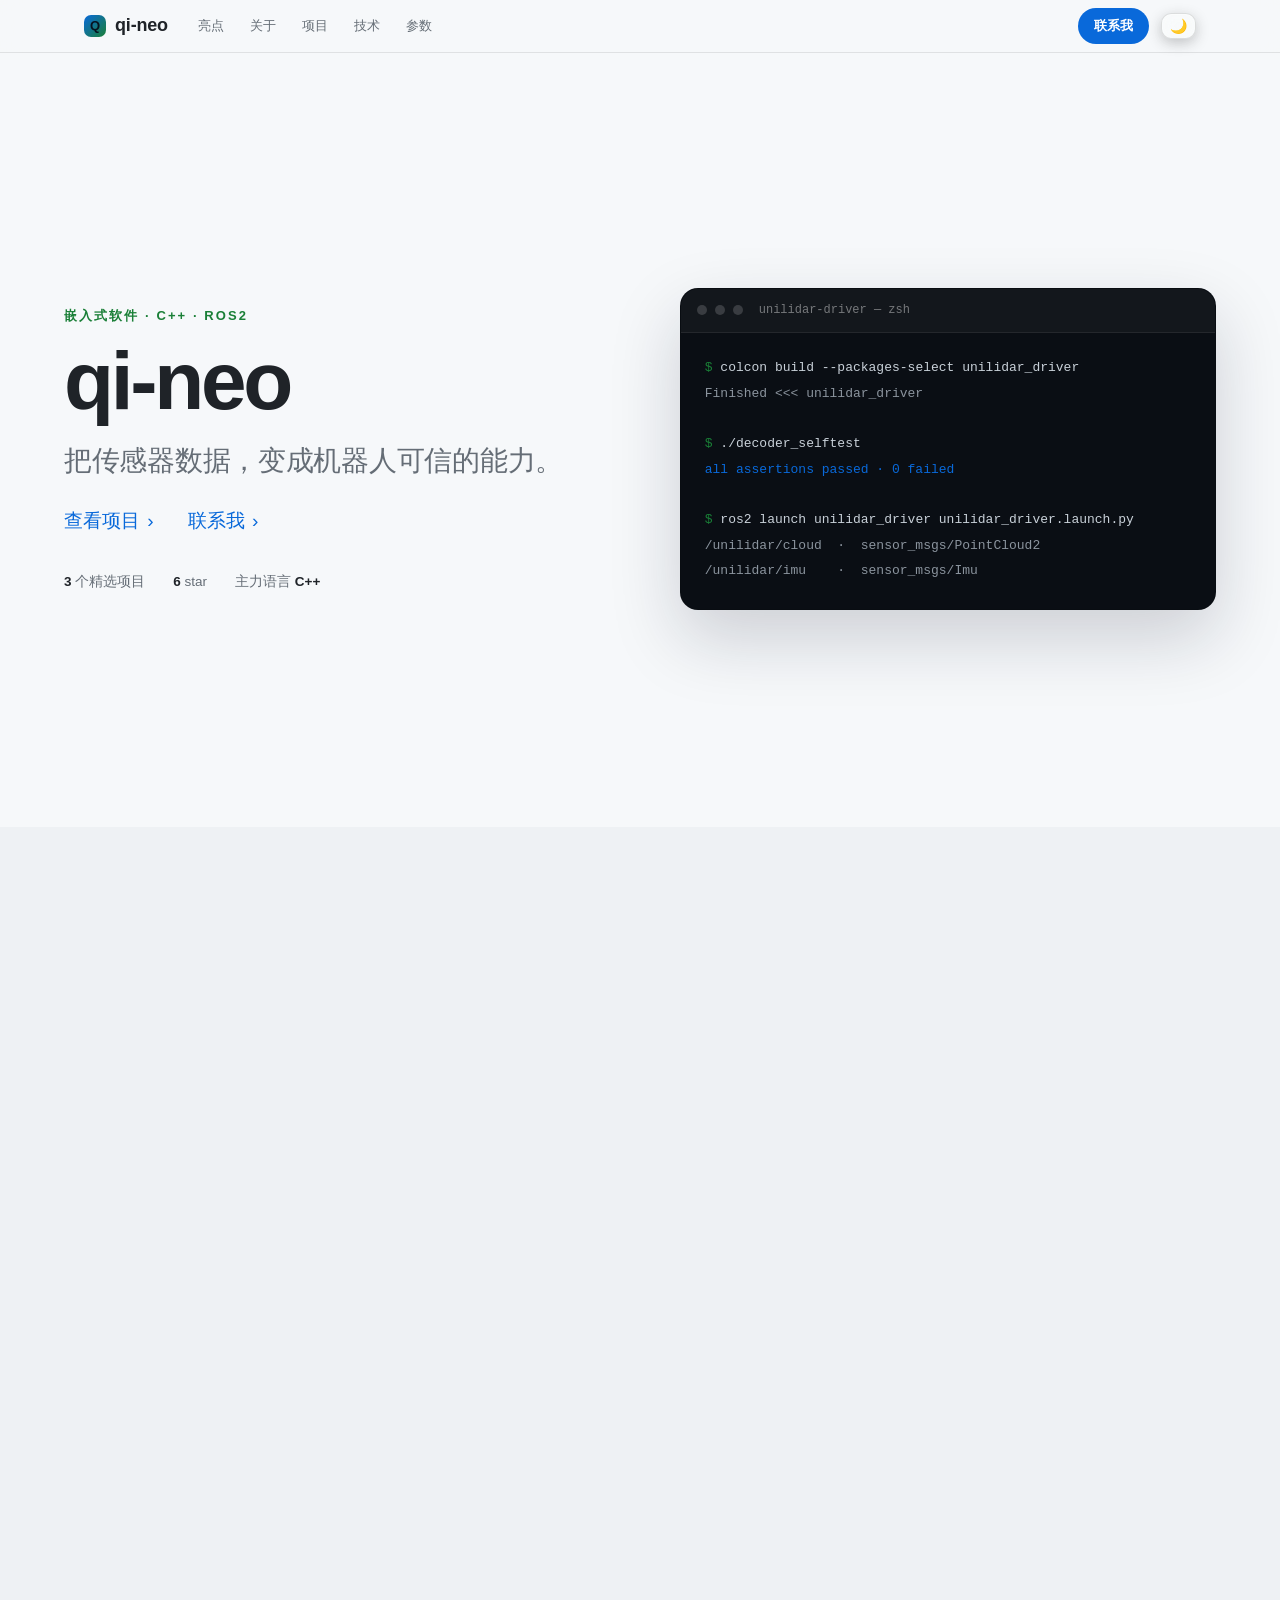
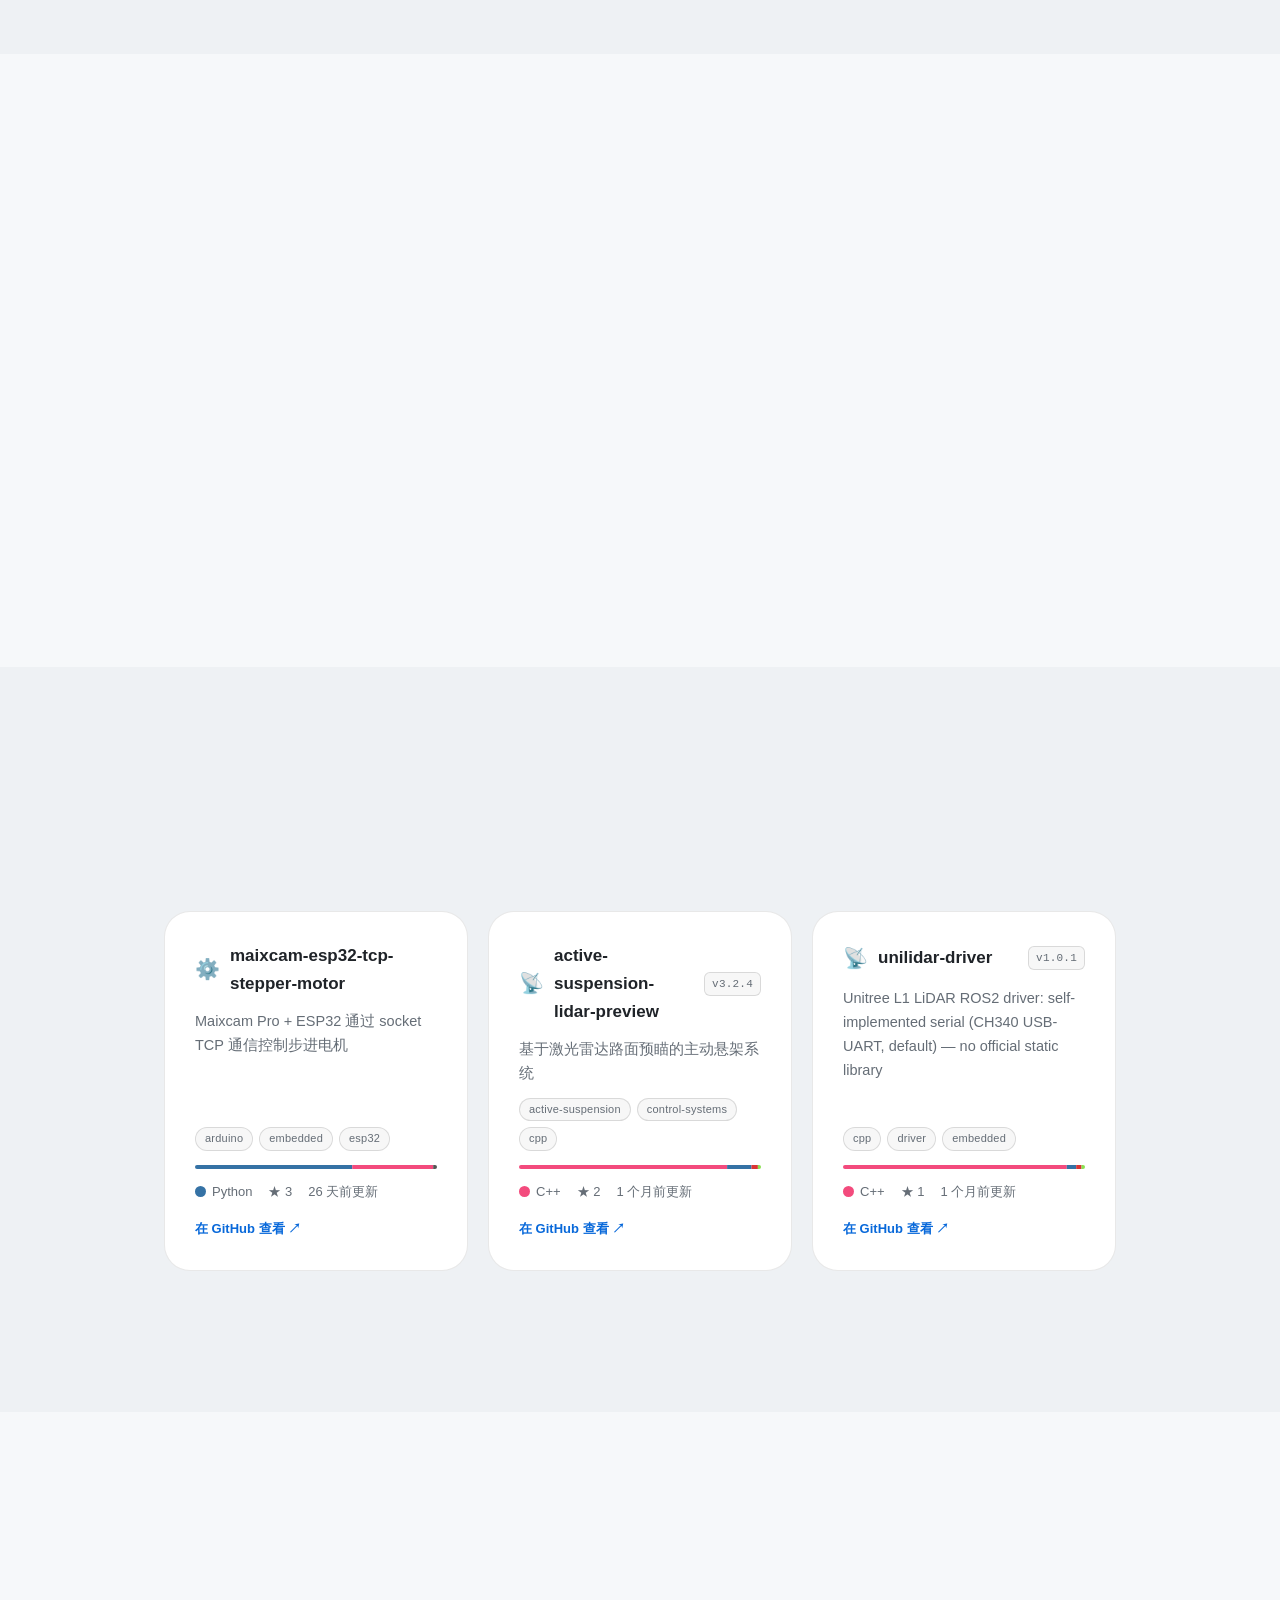
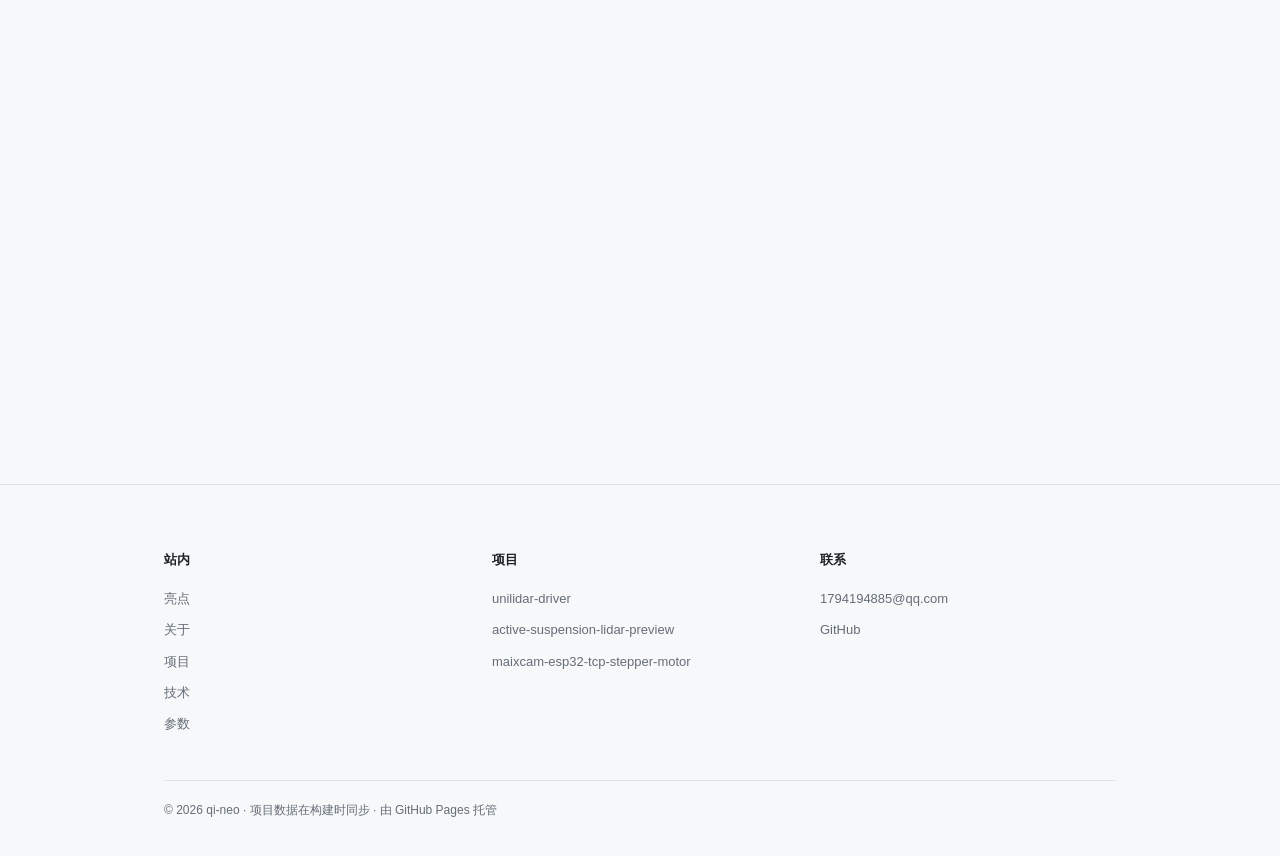
==== commit 0eed2dbf: "chore: 同步 GitHub 项目数据 [skip ci]" ====
--- a/index.html
+++ b/index.html
@@ -5,7 +5,7 @@
   <meta name="viewport" content="width=device-width, initial-scale=1.0" />
 
   <!-- 安全策略：无第三方脚本；内联脚本用 sha256 白名单放行（构建脚本自动生成 hash） -->
-  <meta http-equiv="Content-Security-Policy" content="default-src 'self'; base-uri 'self'; form-action 'none'; object-src 'none'; script-src 'self' 'sha256-zGc6Hdnm4dCxcXhmq+N/Z4ntZqnSETq8jA7tEyUPyf4=' 'sha256-cf//sC6BXQjlo0ifty4vtFqnFvcjYjM+qZ/bFruzSr8='; style-src 'self'; img-src 'self' data:; connect-src 'self'" />
+  <meta http-equiv="Content-Security-Policy" content="default-src 'self'; base-uri 'self'; form-action 'none'; object-src 'none'; script-src 'self' 'sha256-zGc6Hdnm4dCxcXhmq+N/Z4ntZqnSETq8jA7tEyUPyf4=' 'sha256-sobppDP89K1e3WN/vIBD5jDjrcd28Zpv3sRkVrxT4cc='; style-src 'self'; img-src 'self' data:; connect-src 'self'" />
 
   <!-- 首屏主题：必须在样式表之前执行，避免浅色系统用户先看到暗色再闪一下 -->
   <script id="theme-init">
@@ -21,7 +21,7 @@
   </script>
 
   <title>qi-neo · 嵌入式软件 / C++ / ROS2</title>
-  <meta name="description" content="qi-neo（王瑛琦）· 嵌入式软件与 C++ / ROS2 学生开发者，专注激光雷达驱动、控制算法与边缘部署。这里收录我的开源项目与作品。" />
+  <meta name="description" content="qi-neo · 嵌入式软件与 C++ / ROS2 学生开发者，专注激光雷达驱动、控制算法与边缘部署。这里收录我的开源项目与作品。" />
   <meta name="author" content="qi-neo" />
   <link rel="canonical" href="https://qi-neo.github.io/" />
 
@@ -57,7 +57,6 @@
     "@context": "https://schema.org",
     "@type": "Person",
     "name": "qi-neo",
-    "alternateName": "王瑛琦",
     "url": "https://qi-neo.github.io/",
     "image": "https://qi-neo.github.io/assets/og-cover.png",
     "jobTitle": "嵌入式软件工程师",
@@ -217,6 +216,23 @@
           <!-- REPOS:START —— 由 scripts/build.py 自动生成，请勿手改 -->
         <article class="card">
           <div class="card-top">
+            <span class="card-icon" aria-hidden="true">⚙️</span>
+            <a class="card-name" href="https://github.com/qi-neo/maixcam-esp32-tcp-stepper-motor" target="_blank" rel="noopener">maixcam-esp32-tcp-stepper-motor</a>
+          </div>
+          <p class="card-desc">Maixcam Pro + ESP32 通过 socket TCP 通信控制步进电机</p>
+          <div class="card-chips"><span class="chip">arduino</span><span class="chip">embedded</span><span class="chip">esp32</span></div>
+          <svg class="card-langbar" viewBox="0 0 100 4" preserveAspectRatio="none" aria-hidden="true" focusable="false"><rect x="0.00" y="0" width="64.97" height="4" fill="#3572A5"/><rect x="64.97" y="0" width="33.46" height="4" fill="#f34b7d"/><rect x="98.43" y="0" width="1.57" height="4" fill="#555555"/></svg>
+          <div class="card-meta">
+            <span class="lang"><span class="lang-dot lang-python" aria-hidden="true"></span>Python</span>
+            <span class="card-stars">★ 3</span>
+            <span>2026-11-09 更新</span>
+          </div>
+          <div class="card-foot">
+            <a class="card-link" href="https://github.com/qi-neo/maixcam-esp32-tcp-stepper-motor" target="_blank" rel="noopener">在 GitHub 查看 ↗</a>
+          </div>
+        </article>
+        <article class="card">
+          <div class="card-top">
             <span class="card-icon" aria-hidden="true">📡</span>
             <a class="card-name" href="https://github.com/qi-neo/active-suspension-lidar-preview" target="_blank" rel="noopener">active-suspension-lidar-preview</a>
             <span class="card-version">v3.2.4</span>
@@ -249,23 +265,6 @@
           </div>
           <div class="card-foot">
             <a class="card-link" href="https://github.com/qi-neo/unilidar-driver" target="_blank" rel="noopener">在 GitHub 查看 ↗</a>
-          </div>
-        </article>
-        <article class="card">
-          <div class="card-top">
-            <span class="card-icon" aria-hidden="true">⚙️</span>
-            <a class="card-name" href="https://github.com/qi-neo/maixcam-esp32-tcp-stepper-motor" target="_blank" rel="noopener">maixcam-esp32-tcp-stepper-motor</a>
-          </div>
-          <p class="card-desc">Maixcam Pro + ESP32 通过 socket TCP 通信控制步进电机</p>
-          <div class="card-chips"><span class="chip">arduino</span><span class="chip">embedded</span><span class="chip">esp32</span></div>
-          <svg class="card-langbar" viewBox="0 0 100 4" preserveAspectRatio="none" aria-hidden="true" focusable="false"><rect x="0.00" y="0" width="64.97" height="4" fill="#3572A5"/><rect x="64.97" y="0" width="33.46" height="4" fill="#f34b7d"/><rect x="98.43" y="0" width="1.57" height="4" fill="#555555"/></svg>
-          <div class="card-meta">
-            <span class="lang"><span class="lang-dot lang-python" aria-hidden="true"></span>Python</span>
-            <span class="card-stars">★ 3</span>
-            <span>2026-11-05 更新</span>
-          </div>
-          <div class="card-foot">
-            <a class="card-link" href="https://github.com/qi-neo/maixcam-esp32-tcp-stepper-motor" target="_blank" rel="noopener">在 GitHub 查看 ↗</a>
           </div>
         </article>
           <!-- REPOS:END -->
